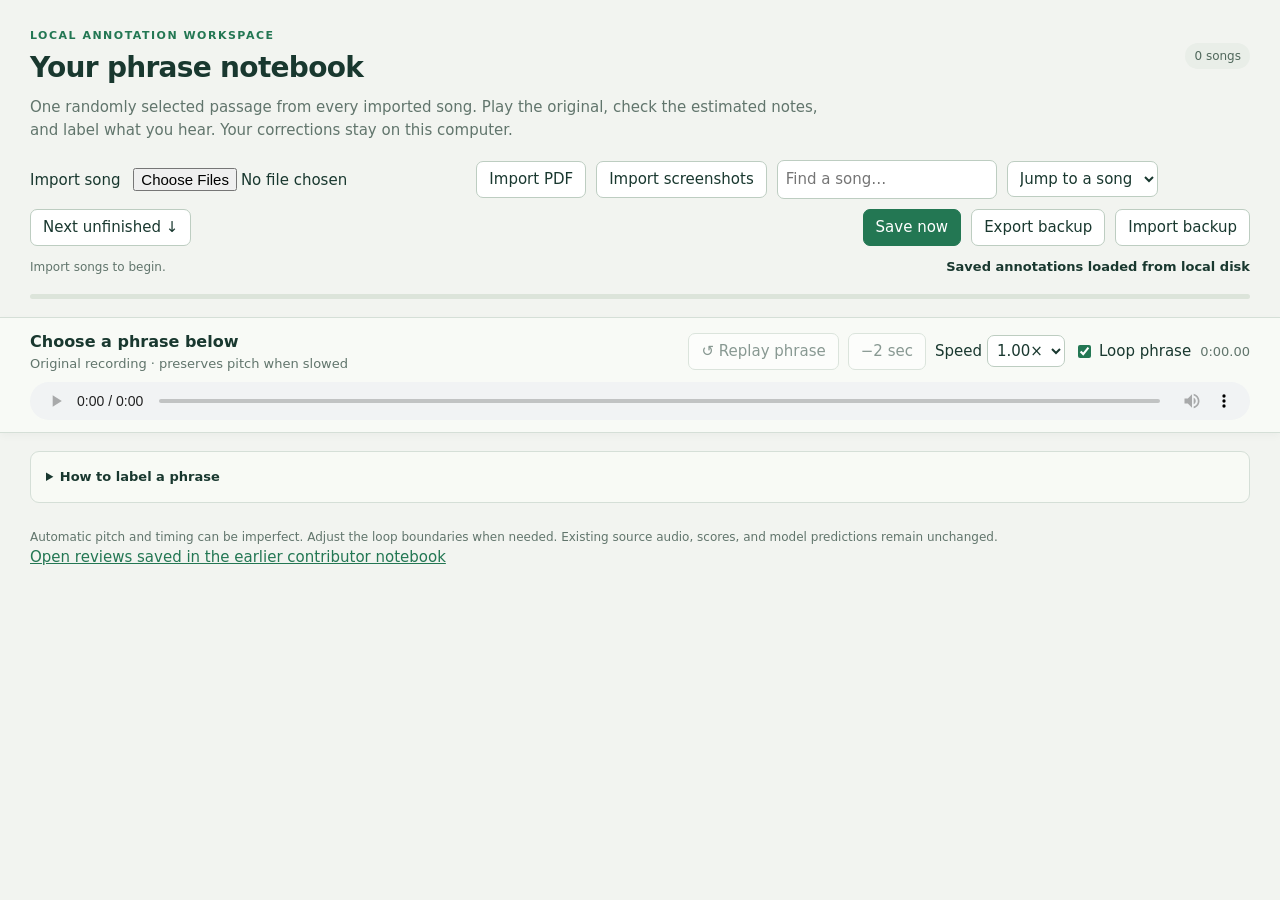
==== contributor/index.html @ 4127f1b0 "Recover tied heads and filter accidental and beam shapes against each staff" ====
<!doctype html>
<html lang="en">
<head>
<meta charset="utf-8"><meta name="viewport" content="width=device-width, initial-scale=1">
<title>Phrase notebook · music annotation</title>
<style>
:root{color-scheme:light;--bg:#f2f4f0;--paper:#fff;--ink:#19382f;--muted:#61756c;--line:#d5dfd7;--green:#237753;--pale:#e5f0e7;--amber:#97610c;--soft:#fff3dc;--danger:#a33131;--shadow:0 6px 25px #18382b0b}
*{box-sizing:border-box}html{scroll-behavior:smooth;scroll-padding-top:230px}body{margin:0;background:var(--bg);color:var(--ink);font:15px/1.5 system-ui,-apple-system,"Segoe UI",sans-serif}button,input,select,textarea{font:inherit}button,select,input[type=number],input[type=search],input[type=text],textarea{border:1px solid #bdcdc1;border-radius:7px;background:white;color:var(--ink)}button{padding:8px 12px;cursor:pointer;line-height:1.3}button:hover{border-color:var(--green);background:#f0f6ef}button:focus-visible,a:focus-visible,input:focus-visible,select:focus-visible,textarea:focus-visible{outline:3px solid #8ab99b;outline-offset:2px}button:disabled{opacity:.5;cursor:default}button.primary{background:var(--green);color:white;border-color:var(--green)}button.primary:hover{background:#1b6445}input,select{padding:7px 8px}input[type=checkbox]{accent-color:var(--green)}textarea{padding:9px;resize:vertical}a{color:var(--green)}h1,h2,h3,p{margin:0}h1{font-size:28px;letter-spacing:-.7px;line-height:1.2}h2{font-size:22px;letter-spacing:-.4px}h3{font-size:15px}.muted{color:var(--muted)}.small{font-size:12px}.row{display:flex;align-items:center;flex-wrap:wrap;gap:9px}.between{justify-content:space-between}.grow{flex:1}.pill{display:inline-flex;align-items:center;border-radius:99px;background:#e9eee8;color:#50685c;font-size:12px;padding:4px 9px;white-space:nowrap}.pill.warn{background:var(--soft);color:var(--amber)}.pill.good{background:#dcefdc;color:#2d663d}.top{max-width:1480px;margin:auto;padding:28px 30px 18px}.eyebrow{letter-spacing:1.5px;text-transform:uppercase;font-size:11px;font-weight:700;color:var(--green);margin-bottom:6px}.intro{max-width:800px;margin-top:12px}.toolbar{margin-top:19px;gap:10px}.toolbar input{min-width:220px}.toolbar select{max-width:310px}.save-status{font-weight:600;font-size:13px}.save-status.error{color:var(--danger)}.save-status.pending{color:var(--amber)}.progress-track{height:5px;background:#dce4da;border-radius:4px;margin-top:17px;overflow:hidden}.progress-track span{display:block;background:var(--green);height:100%;transition:width .2s;width:0}.player-shell{position:sticky;top:0;z-index:20;background:#f8faf6f5;backdrop-filter:blur(12px);border-top:1px solid var(--line);border-bottom:1px solid var(--line);box-shadow:0 3px 8px #00000008}.player{max-width:1480px;margin:auto;padding:12px 30px}.player audio{display:block;width:100%;height:38px;margin-top:9px}.player-title{font-weight:700;font-size:16px}.time-display{font-variant-numeric:tabular-nums;font-size:13px;color:var(--muted)}.speed-label,.loop-label{display:flex;gap:5px;align-items:center}.player select{padding:5px}.notice{max-width:1420px;margin:14px auto 0;padding:13px 17px;border:1px solid #d3ad5c;background:#fff3da;border-radius:9px;color:#664a18}.notice[hidden]{display:none}main{max-width:1480px;margin:auto;padding:18px 30px 80px}.clip{background:white;border:1px solid var(--line);border-radius:14px;margin:0 0 24px;box-shadow:var(--shadow);overflow:hidden;scroll-margin-top:185px}.clip-header{padding:20px 24px 16px;border-bottom:1px solid var(--line)}.clip-order{font-size:12px;text-transform:uppercase;letter-spacing:1px;color:var(--muted);margin-bottom:3px}.clip-title-line{display:flex;gap:15px;align-items:center;justify-content:space-between}.clip-info{margin-top:9px;max-width:1100px;font-size:13px;color:var(--muted)}.clip-controls{margin-top:14px}.boundary{display:flex;align-items:center;gap:5px;color:var(--muted);font-size:12px}.boundary input{width:86px;padding:5px;font-variant-numeric:tabular-nums}.boundary button{padding:5px 8px}.clip-body{padding:18px 24px 22px}.lyrics{background:#f5f7f2;border:1px solid #e2e7dd;border-radius:8px;padding:12px 15px;margin-bottom:15px}.lyrics summary{cursor:pointer;font-weight:600}.lyric-line{padding-top:9px;max-width:1100px}.lyric-line button{font-size:11px;padding:3px 6px;margin-right:6px}.score-wrap{background:#fff;overflow-x:auto;border:1px solid #e1e7df;border-radius:8px;margin-bottom:12px}.score{position:relative;width:100%;min-width:650px}.score>img{display:block;width:100%;height:auto}.score .head-hit{position:absolute;transform:translate(-50%,-50%);padding:0;background:transparent;border:2px solid transparent;border-radius:5px;min-width:13px;min-height:15px;width:1.5%;height:8%;max-height:35px}.score .head-hit:hover,.score .head-hit.selected{border-color:#377d62;background:#2f9d5c25}.score .head-hit.playing{background:#49bd4c45;border-color:#38923d}.score-label{position:absolute;transform:translate(-50%,-50%);font-size:clamp(10px,1vw,13px);padding:2px 5px;line-height:1.2;border:1px solid #d1dcd3;border-radius:4px;max-width:105px;white-space:nowrap;overflow:hidden;text-overflow:ellipsis;color:#527160;background:#f1f6ee;min-width:18px;min-height:18px}.score-label.edited{color:#1b6445;border-color:#91b8a0;background:#e9f5e9}.score-label.uncertain{color:#8a5a12;background:#fff2d9;border-color:#dfc38a}.score-label.selected{outline:2px solid #367959;outline-offset:1px}.score-label.playing{background:#b5e7b4;border-color:#318333}.reference-note{font-size:12px;color:var(--muted);margin-bottom:12px}.table-wrap{overflow:auto;max-height:440px;border:1px solid var(--line);border-radius:9px;scrollbar-gutter:stable}table{border-collapse:separate;border-spacing:0;width:100%;min-width:1010px;font-size:13px}thead{position:sticky;top:0;z-index:2;background:#f2f6ee}th{font-weight:600;color:#506757;text-align:left;padding:10px 8px;border-bottom:1px solid var(--line);white-space:nowrap}td{padding:7px 7px;border-bottom:1px solid #e7ece5;vertical-align:top}tr:last-child td{border-bottom:0}tr.selected td{background:#eef6e9}tr.playing td{box-shadow:inset 0 2px #b8dfb9,inset 0 -2px #b8dfb9}td input,td select{width:100%;min-width:65px;padding:6px;font-size:13px}td input.syllable{min-width:145px}td input.pitch{min-width:75px;width:90px}td select.relation{min-width:160px}td select.status{min-width:118px}.note-number{padding:5px 8px;background:#edf3e9;border-color:#d2dfce;font-variant-numeric:tabular-nums}.reference-pitch{font-weight:650;font-size:14px}.reference-time{font-size:11px;color:var(--muted);white-space:nowrap}.suggestion{font-size:11px;color:#7a735f;max-width:170px;margin-top:4px;line-height:1.3}.suggestion button{font-size:10px;padding:2px 4px;border:0;color:#7e642f;background:#fbf5e8;margin-left:3px}.row-comment{min-width:110px;font-size:12px}td.comment-cell input{min-width:130px}.card-footer{margin-top:15px;display:flex;align-items:center;justify-content:space-between;gap:12px;flex-wrap:wrap}.reviewed-label{display:flex;align-items:center;gap:7px;font-size:14px}.clip-comment{width:100%;margin-top:12px;min-height:45px;font-size:13px}.empty{padding:60px 20px;text-align:center;color:var(--muted)}.loading{padding:40px;text-align:center}.added-note{margin:12px 0;border:1px dashed #bad0bd;border-radius:8px;padding:12px;background:#f6f9f2}.added-note .row{align-items:flex-end}.added-note label{display:flex;flex-direction:column;font-size:12px;gap:4px}.added-note input[type=number]{width:90px}.added-note input[type=text]{width:150px}.added-note select{max-width:170px}.delete-added{color:var(--danger)}.help{padding:15px;border:1px solid var(--line);border-radius:9px;background:#f8faf5;margin-bottom:18px;font-size:13px}.help summary{cursor:pointer;font-weight:600}.help p{margin-top:8px;max-width:1050px}.save-mark{color:var(--green)}.nowrap{white-space:nowrap}[hidden]{display:none!important}footer{margin-top:25px;font-size:12px;color:var(--muted)}
@media(max-width:760px){.top{padding:22px 15px 15px}.player{padding:10px 15px}main{padding:15px 12px 70px}.clip-header,.clip-body{padding:15px}.clip-title-line{align-items:flex-start}h1{font-size:24px}h2{font-size:20px}.toolbar{align-items:stretch}.toolbar input{min-width:160px;width:100%}.toolbar select{max-width:none;width:100%}.player-title{font-size:14px}.clip-controls{gap:7px}.boundary{flex-wrap:wrap}.notice{margin:10px 12px}.score-label{font-size:10px}.clip{scroll-margin-top:210px}}
</style>
</head>
<body>


<header class="top">
 <div class="row between"><div><div class="eyebrow">Local annotation workspace</div><h1>Your phrase notebook</h1></div><span class="pill" id="overallCount">Loading songs…</span></div>
 <p class="intro muted">One randomly selected passage from every imported song. Play the original, check the estimated notes, and label what you hear. Your corrections stay on this computer.</p>
 <div class="row toolbar"><label class="primary">Import song <input type="file" id="songs" multiple accept="audio/*"></label><button type="button" data-picker="score">Import PDF</button><button type="button" data-picker="images">Import screenshots</button><input type="file" hidden id="scoreFirst" multiple accept=".pdf,.musicxml,.xml,.png,.jpg,.jpeg,.webp" title="Choose a score or select screenshot pages together in filename order"><label id="pairSongLabel" hidden>Import matching song <input type="file" id="pairSong" accept="audio/*"></label><input id="search" type="search" aria-label="Find a song" placeholder="Find a song…"><select id="jump" aria-label="Jump to a song"><option value="">Jump to a song</option></select><button id="next">Next unfinished ↓</button><span class="grow"></span><button id="save" class="primary">Save now</button><button id="export">Export backup</button><button id="import">Import backup</button><input id="importFile" type="file" accept="application/json,.json" hidden></div>
 <div class="row between" style="margin-top:11px"><span id="progressText" class="muted small">Preparing your workspace…</span><span id="saveStatus" class="save-status" role="status" aria-live="polite">Connecting to local storage…</span></div>
 <div class="progress-track" aria-hidden="true"><span id="progressBar"></span></div>
</header>
<section class="player-shell" aria-label="Shared audio player"><div class="player">
 <div class="row"><div class="grow"><div id="playerTitle" class="player-title">Choose a phrase below</div><div id="playerRange" class="time-display">Original recording · preserves pitch when slowed</div></div><button id="replay" disabled>↺ Replay phrase</button><button id="back" disabled>−2 sec</button><label class="speed-label">Speed <select id="speed" aria-label="Playback speed"><option value="0.5">0.50×</option><option value="0.65">0.65×</option><option value="0.75">0.75×</option><option value="0.85">0.85×</option><option value="1" selected>1.00×</option></select></label><label class="loop-label"><input type="checkbox" id="loop" checked> Loop phrase</label><span id="clock" class="time-display">0:00.00</span></div>
 <audio id="audio" controls preload="metadata"></audio>
</div></section>
<div id="recovery" class="notice" hidden><p id="recoveryText"></p><div class="row" style="margin-top:8px"><button id="restoreBackup">Restore browser backup</button><button id="keepDisk">Keep saved disk copy</button><button id="exportRecovery">Export browser backup first</button></div></div>
<div id="conflict" class="notice" hidden><p>Another window saved newer work. Autosave is paused to avoid overwriting it. Export your current work before reloading the saved copy.</p><div class="row" style="margin-top:8px"><button id="exportConflict">Export my current work</button><button id="reloadDisk">Reload saved copy</button></div></div>
<div id="message" class="notice" role="alert" hidden></div>
<main><details class="help"><summary>How to label a phrase</summary><p>Click a numbered marker above the staff to select its note. Enter the syllable you hear, then choose whether it starts a new syllable, repeats the pitch, continues the same note, or moves to a new pitch on the same syllable. Keep a repeated label on each note of a run. A tie across a barline is one continuing note.</p><p>Automatic suggestions are shown separately and are never marked correct for you. Use “Uncertain” when needed. The written pitch belongs to the supplied score; you can record a different sung pitch without changing that score. Add a missing sung note if the reference omits it. Mark a phrase reviewed when you have finished listening and checking it.</p><p>Edits are saved automatically to local disk while the server is running, with a browser recovery copy and downloadable backups. Annotations are not automatically used for training.</p></details><div id="clips" class="loading">Loading phrases and your saved annotations…</div><footer>Automatic pitch and timing can be imperfect. Adjust the loop boundaries when needed. Existing source audio, scores, and model predictions remain unchanged.</footer><p><a href="legacy.html">Open reviews saved in the earlier contributor notebook</a></p></main>
<script src="vendor/abcjs-basic-min.js"></script><script>
'use strict';
const $=id=>document.getElementById(id),audio=$('audio'),esc=v=>String(v??'').replace(/[&<>"']/g,c=>({'&':'&amp;','<':'&lt;','>':'&gt;','"':'&quot;',"'":'&#39;'}[c]));
const KEY='musicsheet-contributor-notebook-v2',RELATIONS=[['unknown','Uncertain relationship'],['syllabic_attack','New attack (default)'],['repeat','Same pitch, new attack'],['melisma_transition','Same syllable, new pitch'],['continuation','Continue same note'],['instrumental','Non-vocal / instrumental']],STATUSES=[['unreviewed','Not reviewed'],['confirmed','Confirmed by me'],['uncertain','Uncertain'],['omit','Omit from vocal line']];
let manifest,clips=[],clipMap=new Map(),noteMap=new Map(),state={records:{},clips:{},settings:{}},revision=0,dirty=false,changeSeq=0,saving=false,saveTimer=null,conflicted=false,recovering=false,recoveryCopy=null,active=null,selected=null,loadToken=0,lastActiveSignature='',lastBackupWarning=false;
const stamp=n=>{n=Math.max(0,Number(n)||0);return `${Math.floor(n/60)}:${(n%60).toFixed(2).padStart(5,'0')}`};
const opts=(values,current)=>values.map(([value,label])=>`<option value="${esc(value)}" ${value===current?'selected':''}>${esc(label)}</option>`).join('');
function announce(text,error=false){$('message').textContent=text;$('message').hidden=!text;if(error)$('message').scrollIntoView({block:'nearest'})}
function status(text,kind=''){$('saveStatus').textContent=text;$('saveStatus').className='save-status '+kind}
function validData(d){return d&&typeof d==='object'&&!Array.isArray(d)&&d.records&&typeof d.records==='object'&&!Array.isArray(d.records)&&d.clips&&typeof d.clips==='object'&&!Array.isArray(d.clips)&&(!d.settings||(typeof d.settings==='object'&&!Array.isArray(d.settings)))}
function copy(v){return JSON.parse(JSON.stringify(v))}
function withRelationDefault(r={}){return r.relation?r:{...r,relation:'syllabic_attack',relation_source:'annotation_default'}}
function record(id){return withRelationDefault(state.records[id])}
function clipState(id){return state.clips[id]||{}}
function bounds(clip){const s=clipState(clip.id);return {start:Number.isFinite(+s.start_s)?+s.start_s:clip.start_s,end:Number.isFinite(+s.end_s)?+s.end_s:clip.end_s}}
function backup(){if(recovering)return false;try{localStorage.setItem(KEY,JSON.stringify({schema_version:1,manifest_version:manifest?.version,revision,dirty,updated_at:new Date().toISOString(),data:state}));return true}catch(e){if(!lastBackupWarning){announce('Browser recovery storage is unavailable. Disk saving still works while the local server is connected. Export a backup before closing.');lastBackupWarning=true}return false}}
function changed(){dirty=true;changeSeq++;backup();status(conflicted?'Save conflict — export or reload':recovering?'Choose which saved copy to use':'Unsaved changes · browser recovery updated','pending');clearTimeout(saveTimer);if(!conflicted&&!recovering)saveTimer=setTimeout(save,650);updateProgress()}
async function save(){clearTimeout(saveTimer);if(!dirty){if(!saving&&!conflicted&&!recovering)status('Saved to local disk');return}if(saving||conflicted||recovering)return;saving=true;const seq=changeSeq;status('Saving to local disk…','pending');try{const res=await writeReview(revision,copy(state));const payload=res;if(res.status===409){conflicted=true;$('conflict').hidden=false;status('Save conflict · autosave paused','error');return}if(!res.ok)throw Error(payload.error||`Save failed (${res.status})`);if(!Number.isInteger(payload.revision))throw Error('Save response did not include a revision');revision=payload.revision;if(seq===changeSeq)dirty=false;backup();status(dirty?'Newer edits waiting to save…':'Saved to local disk · '+new Date().toLocaleTimeString([], {hour:'2-digit',minute:'2-digit'}),dirty?'pending':'')}catch(e){status('Not saved to disk · browser backup only','error');announce('Local disk save failed: '+e.message+'. Keep this tab open or export a backup. “Save now” retries.')}finally{saving=false;if(dirty&&!conflicted&&!recovering&&seq!==changeSeq)saveTimer=setTimeout(save,100)}}
function metadata(clip,n){return {clip_id:clip.id,song_id:clip.song_id,note_id:n.id,reference_pitch:n.pitch,reference_midi:n.midi,reference_measure:n.measure,source_start_s:n.start_s,source_end_s:n.end_s,source_hashes:clip.source_hashes||{}}}
function editNote(clip,id,field,value){const n=noteMap.get(id)?.note;if(!n)return;state.records[id]={...metadata(clip,n),...record(id),[field]:value,...(field==='relation'?{relation_source:'user_explicit'}:{}),updated_at:new Date().toISOString()};changed();updateMarkers(id)}
function editClip(id,field,value){state.clips[id]={...clipState(id),[field]:value,updated_at:new Date().toISOString()};changed()}
function noteRow(clip,n){const r=record(n.id),suggest=n.suggested_label&&n.suggested_label!=='?'?n.suggested_label:'';return `<tr data-note-row="${esc(n.id)}"><td><button class="note-number" data-select="${esc(n.id)}" aria-label="Select note ${esc(n.index)}">${esc(n.index)}</button>${clip.pdfReference && /:[0-9a-f]{8}-[0-9a-f-]{27}$/i.test(n.id)?'<button data-remove-pin="'+esc(n.id)+'">Remove marker</button>':''}</td><td><div class="reference-pitch">${esc(n.pitch||'Unknown')}</div><div class="reference-time">${stamp(n.start_s)}</div></td><td><input class="syllable" type="text" data-field="syllable" data-note="${esc(n.id)}" value="${esc(r.syllable||'')}" placeholder="What you hear" aria-label="Syllable for note ${n.index}"><div class="suggestion">${suggest?`Suggestion: ${esc(suggest)} <button data-use="${esc(n.id)}">Use</button>`:'No automatic suggestion'}</div></td><td><input class="pitch" type="text" data-field="sung_pitch" data-note="${esc(n.id)}" value="${esc(r.sung_pitch||'')}" placeholder="e.g. B♭3" aria-label="Sung pitch override for note ${n.index}"></td><td><select class="relation" data-field="relation" data-note="${esc(n.id)}" aria-label="Relationship for note ${n.index}">${opts(RELATIONS,r.relation||'syllabic_attack')}</select></td><td><select class="status" data-field="status" data-note="${esc(n.id)}" aria-label="Review status for note ${n.index}">${opts(STATUSES,r.status||'unreviewed')}</select></td><td class="comment-cell"><input type="text" data-field="comment" data-note="${esc(n.id)}" value="${esc(r.comment||'')}" placeholder="Optional note" aria-label="Comment for note ${n.index}"></td></tr>`}
function addedHTML(clip){const list=Object.entries(state.records).filter(([id,r])=>r.clip_id===clip.id&&r.added);return list.map(([id,r])=>`<div class="added-note" data-added="${esc(id)}"><div class="row"><span class="pill">Added sung note</span><label>Start (seconds)<input type="number" min="0" step="0.01" data-added-field="start_s" data-id="${esc(id)}" value="${esc(r.start_s??'')}"></label><label>End (seconds)<input type="number" min="0" step="0.01" data-added-field="end_s" data-id="${esc(id)}" value="${esc(r.end_s??'')}"></label><label>Pitch<input type="text" data-added-field="sung_pitch" data-id="${esc(id)}" value="${esc(r.sung_pitch||'')}" placeholder="e.g. F4"></label><label>Syllable<input type="text" data-added-field="syllable" data-id="${esc(id)}" value="${esc(r.syllable||'')}" placeholder="What you hear"></label><label>Relationship<select data-added-field="relation" data-id="${esc(id)}">${opts(RELATIONS,r.relation||'syllabic_attack')}</select></label><label>Status<select data-added-field="status" data-id="${esc(id)}">${opts(STATUSES,r.status||'uncertain')}</select></label><button data-hear-added="${esc(id)}">Hear</button><button class="delete-added" data-delete-added="${esc(id)}" aria-label="Remove added note">Remove</button></div></div>`).join('')}
function imageHTML(image){const width=image.width||1200,height=image.height||400;return `<div class="score-wrap"><div class="score"><img loading="lazy" src="${esc(image.url)}" width="${width}" height="${height}" alt="Estimated melody">${(image.notes||[]).map(n=>{const r=record(n.id),text=r.syllable||String(n.number ?? ((noteMap.get(n.id)?.note.index)||'?'));const x=n.label_x??n.x,y=n.label_y??Math.max(12,n.y-30);return `<button class="score-label ${r.syllable?'edited':''} ${r.status==='uncertain'?'uncertain':''}" data-select="${esc(n.id)}" data-marker="${esc(n.id)}" style="left:${x/width*100}%;top:${y/height*100}%" title="${esc(text)}" aria-label="Label for note ${esc(n.number??'')}: ${esc(text)}">${esc(text)}</button><button class="head-hit" data-select="${esc(n.id)}" data-head="${esc(n.id)}" style="left:${n.x/width*100}%;top:${n.y/height*100}%" aria-label="Select original note ${esc(n.number??'')}"></button>`}).join('')}</div></div>`}
function clipHTML(c,i){const b=bounds(c),saved=clipState(c.id);return `<article class="clip" id="clip-${i}" data-clip="${esc(c.id)}"><div class="clip-header"><div class="clip-order">Phrase ${i+1} of ${clips.length}</div><div class="clip-title-line"><h2>${esc(c.title)}</h2><span class="pill clip-progress" data-progress="${esc(c.id)}"></span></div><p class="clip-info">${esc(c.selection_note||'Randomly selected musical passage.')} <span class="nowrap">${stamp(c.start_s)}–${stamp(c.end_s)}</span></p><p class="clip-info"><b>${esc(c.score_role||'Reference score')}</b>${c.alignment_note?' · '+esc(c.alignment_note):''}</p><div class="row clip-controls"><button class="primary" data-play="${esc(c.id)}">▶ Play phrase</button><button data-context="${esc(c.id)}">Hear with context</button>${c.source_hashes?.score_sha256?'<a href="'+esc(originalAnnotatorURL(c.song_id,c.source_hashes.score_sha256))+'" target="_blank" rel="noopener">Open local original annotator</a>':''}${c.pdfReference&&c.fullScorePages?'<button data-recheck="'+esc(c.id)+'">Check for missing half notes</button>':''}<button data-more="${esc(c.id)}">Pick a random passage</button><button data-delete-song="${esc(c.id)}">Delete phrase</button><span class="grow"></span><label class="boundary">Loop start <input type="number" min="0" step="0.1" value="${b.start.toFixed(2)}" data-boundary="start_s" data-clip-id="${esc(c.id)}" aria-label="Loop start for ${esc(c.title)}"></label><label class="boundary">End <input type="number" min="0" step="0.1" value="${b.end.toFixed(2)}" data-boundary="end_s" data-clip-id="${esc(c.id)}" aria-label="Loop end for ${esc(c.title)}"></label><button data-reset-bounds="${esc(c.id)}" class="small">Reset loop</button></div></div><div class="clip-body"><div class="row"><button type="button" data-picker="score">Import PDF</button><button type="button" data-picker="images">Import screenshots</button><input type="file" hidden data-sheet="${esc(c.id)}" multiple accept=".pdf,.musicxml,.xml,.png,.jpg,.jpeg,.webp" title="Choose a score or select screenshot pages together in filename order"><label>Score starts in recording (s) <input type="number" data-offset step="0.1" value="0" style="width:6em"></label></div>${c.lyrics?.length?`<details class="lyrics"><summary>Extracted lyrics for this passage <span class="small muted">· automatic draft</span></summary>${c.lyrics.map(l=>`<div class="lyric-line"><button data-seek="${l.start_s}" data-song="${esc(c.id)}">${stamp(l.start_s)}</button>${esc(l.text)}${l.chunks?`<div class="small muted">${esc(l.chunks)}</div>`:''}</div>`).join('')}</details>`:'<p class="reference-note">No extracted lyric draft is available for this passage. Enter what you hear directly.</p>'}<p class="reference-note">Click a numbered label to select its note below. Check each estimated pitch against the recording. Relationships default to new attack; change repeats, runs, and continuations as needed. Tied printed heads can share a number.</p>${c.pdfReference?'<p>Click a numbered note to label it. To add a missing marker, pause at its attack. <label><input type="checkbox" data-place-pin> Place a missing marker</label></p>':''}${c.phraseImages&&!c.pdfReference?'<p>Estimated notes for this audio phrase</p>'+ (c.phraseImages.map(imageHTML).join('')||'<p>No stable pitches detected. Add a missing sung note below.</p>'):''}${c.phraseImages&&!c.pdfReference?'':c.images?.length?c.images.map((image,i)=>'<div data-score-page="'+i+'">'+imageHTML(image)+'</div>').join(''):'<p class="notice">Import the matching reference score above to annotate its written melody.</p>'}<div class="row between" style="margin:15px 0 8px"><h3>Note → syllable annotations</h3><span class="small muted">Auto-saves as you edit</span></div><details data-bulk><summary>Paste lyrics in note order</summary><p>Korean splits by syllable block; English splits by word. Use | between labels to set the groups yourself.</p><textarea data-lyrics-paste rows="3" aria-label="Lyrics to assign"></textarea><label><input type="checkbox" data-echoes> Include parenthesized lyrics</label><p data-preview aria-live="polite"></p><button data-assign disabled>Fill empty labels</button></details><div class="table-wrap"><table><thead><tr><th>#</th><th>Written note / source time</th><th>Your syllable</th><th>Sung pitch, if different</th><th>Relationship</th><th>Your review</th><th>Comment</th></tr></thead><tbody>${c.notes.filter(n=>!c.pdfReference||c.images.some(image=>image.notes.some(pin=>pin.id===n.id))).map(n=>noteRow(c,n)).join('')}</tbody></table></div><div data-added-list="${esc(c.id)}">${addedHTML(c)}</div><div class="card-footer"><button data-add="${esc(c.id)}">+ Add a missing sung note</button><label class="reviewed-label"><input type="checkbox" data-reviewed="${esc(c.id)}" ${saved.reviewed?'checked':''}> I have finished reviewing this phrase</label></div><textarea class="clip-comment" rows="2" data-clip-comment="${esc(c.id)}" placeholder="Anything about this phrase: missing words, an ad-lib, a timing issue, or something uncertain…" aria-label="Comments for ${esc(c.title)}">${esc(saved.comment||'')}</textarea></div></article>`}
function render(){noteMap=new Map();clips.forEach(c=>c.notes.forEach(n=>noteMap.set(n.id,{clip:c,note:n})));$('clips').className='';$('clips').innerHTML=clips.map(clipHTML).join('');$('jump').innerHTML='<option value="">Jump to a song</option>'+clips.map((c,i)=>`<option value="${i}">${i+1}. ${esc(c.title)}</option>`).join('');updateProgress();filter();highlight()}
function updateProgress(){if(!clips.length)return;const done=clips.filter(c=>clipState(c.id).reviewed).length;const total=clips.reduce((a,c)=>a+c.notes.length,0);const marked=clips.reduce((a,c)=>a+c.notes.filter(n=>['confirmed','uncertain','omit'].includes(record(n.id).status)).length,0);$('overallCount').textContent=`${clips.length} songs · ${total} note events`;$('progressText').textContent=`${done} / ${clips.length} phrases reviewed · ${marked} / ${total} notes assessed`;$('progressBar').style.width=(100*done/clips.length)+'%';document.querySelectorAll('[data-progress]').forEach(e=>{const c=clipMap.get(e.dataset.progress),n=c.notes.filter(n=>['confirmed','uncertain','omit'].includes(record(n.id).status)).length,complete=clipState(c.id).reviewed;e.textContent=complete?'✓ Phrase reviewed':`${n} / ${c.notes.length} notes assessed`;e.classList.toggle('good',!!complete)})}
function updateMarkers(id){const r=record(id);document.querySelectorAll('[data-marker]').forEach(e=>{if(e.dataset.marker!==id)return;const n=noteMap.get(id)?.note;e.textContent=r.syllable||String(n?.index??'?');e.title=(r.syllable||'Unlabeled')+' · '+(r.status||'unreviewed');e.classList.toggle('edited',!!r.syllable);e.classList.toggle('uncertain',r.status==='uncertain')})}
function filter(){const q=$('search').value.toLowerCase().trim();document.querySelectorAll('[data-clip]').forEach(e=>{const c=clipMap.get(e.dataset.clip);e.hidden=!!q&&!c.title.toLowerCase().includes(q)})}
function scrollToClip(c){const i=clips.indexOf(c);$('search').value='';filter();$('jump').value=String(i);$('clip-'+i)?.scrollIntoView({behavior:'smooth',block:'start'})}
function speed(){audio.playbackRate=+$('speed').value;audio.preservesPitch=true;if('mozPreservesPitch'in audio)audio.mozPreservesPitch=true;if('webkitPreservesPitch'in audio)audio.webkitPreservesPitch=true}
function showPlayer(){if(!active)return;const b=bounds(active);$('playerTitle').textContent=active.title;$('playerRange').textContent=`Loop ${stamp(b.start)}–${stamp(b.end)} · original recording`;$('replay').disabled=false;$('back').disabled=false}
async function playClip(c,time=null,play=true,context=false){const token=++loadToken,wasSame=active?.id===c.id;active=c;showPlayer();const b=bounds(c),target=Math.max(0,time??b.start);if(context){$('loop').checked=false;state.settings.loop=false;changed()}if(!wasSame||!audio.getAttribute('src')){audio.pause();audio.src=c.audio_url;await new Promise((resolve,reject)=>{const ready=()=>{cleanup();resolve()},fail=()=>{cleanup();reject(Error('Audio could not load. Check that the local server is running.'))},cleanup=()=>{audio.removeEventListener('loadedmetadata',ready);audio.removeEventListener('error',fail)};audio.addEventListener('loadedmetadata',ready,{once:true});audio.addEventListener('error',fail,{once:true});audio.load()}).catch(e=>announce(e.message,true))}if(token!==loadToken)return;audio.currentTime=Math.min(target,Number.isFinite(audio.duration)?Math.max(0,audio.duration-.02):target);speed();if(play)try{await audio.play()}catch(e){announce('Press the audio play button to begin playback.')}highlight()}
function selectNote(id){const entry=noteMap.get(id);if(!entry)return;selected=id;const row=[...document.querySelectorAll('[data-note-row]')].find(e=>e.dataset.noteRow===id);document.querySelectorAll('.selected').forEach(e=>e.classList.remove('selected'));row?.classList.add('selected');document.querySelectorAll('[data-select]').forEach(e=>{if(e.dataset.select===id)e.classList.add('selected')});row?.scrollIntoView({block:'nearest',behavior:'smooth'});const input=row?.querySelector('.syllable');input?.focus({preventScroll:true});playClip(entry.clip,Math.max(bounds(entry.clip).start,entry.note.start_s-.25),false)}
function highlight(){if(!active)return;const t=audio.currentTime;const ids=new Set(active.notes.filter(n=>t>=n.start_s&&t<n.end_s).map(n=>n.id));const signature=active.id+':'+[...ids].join(',');$('clock').textContent=stamp(t);if(signature===lastActiveSignature)return;lastActiveSignature=signature;document.querySelectorAll('[data-head],[data-marker],[data-note-row]').forEach(e=>{const id=e.dataset.head||e.dataset.marker||e.dataset.noteRow;e.classList.toggle('playing',ids.has(id))})}
function addNote(c){const id=c.id+':added:'+crypto.randomUUID();const b=bounds(c),t=active?.id===c.id&&audio.currentTime>=b.start&&audio.currentTime<b.end?audio.currentTime:b.start;state.records[id]={added:true,note_id:id,clip_id:c.id,song_id:c.song_id,start_s:+t.toFixed(2),end_s:+Math.min(b.end,t+.3).toFixed(2),syllable:'',sung_pitch:'',relation:'syllabic_attack',relation_source:'annotation_default',status:'uncertain',source_hashes:c.source_hashes||{},updated_at:new Date().toISOString()};changed();refreshAdded(c);const el=[...document.querySelectorAll('[data-added]')].find(e=>e.dataset.added===id);el?.scrollIntoView({block:'nearest',behavior:'smooth'});el?.querySelector('[data-added-field="syllable"]')?.focus()}
function refreshAdded(c){const el=[...document.querySelectorAll('[data-added-list]')].find(e=>e.dataset.addedList===c.id);if(el)el.innerHTML=addedHTML(c)}
function download(data,name){const blob=new Blob([JSON.stringify(data,null,2)],{type:'application/json'}),url=URL.createObjectURL(blob),a=document.createElement('a');a.href=url;a.download=name;document.body.append(a);a.click();a.remove();setTimeout(()=>URL.revokeObjectURL(url),1000)}
function exported(data=state){return {schema_version:1,exported_at:new Date().toISOString(),dashboard_version:manifest?.version,selection_seed:manifest?.seed,revision,training_authorized:false,clips:clips.map(c=>({id:c.id,song_id:c.song_id,title:c.title,start_s:c.start_s,end_s:c.end_s,source_hashes:c.source_hashes})),data}}
function exportCurrent(){download(exported(),'phrase-annotations-'+new Date().toISOString().slice(0,10)+'.json')}
async function loadDisk(){return (await dbGet('settings','review'))||{revision:0,data:{records:{},clips:{},settings:{}}}}
function lockRecovery(locked){document.querySelectorAll('#clips input,#clips select,#clips textarea,#clips button').forEach(e=>e.disabled=locked);$('speed').disabled=locked;$('loop').disabled=locked;$('import').disabled=locked;$('save').disabled=locked}
function applyState(d){state={records:Object.fromEntries(Object.entries(d.records||{}).map(([id,r])=>[id,withRelationDefault(r)])),clips:d.clips||{},settings:d.settings||{}};$('speed').value=String(state.settings.speed||1);if(!$('speed').value)$('speed').value='1';$('loop').checked=state.settings.loop!==false;speed();render()}
document.addEventListener('click',e=>{const b=e.target.closest('button');if(!b)return;if(b.dataset.play)playClip(clipMap.get(b.dataset.play));if(b.dataset.context){const c=clipMap.get(b.dataset.context);playClip(c,Math.max(0,bounds(c).start-2),true,true)}if(b.dataset.select)selectNote(b.dataset.select);if(b.dataset.use){const entry=noteMap.get(b.dataset.use);editNote(entry.clip,entry.note.id,'syllable',entry.note.suggested_label);const row=[...document.querySelectorAll('[data-note-row]')].find(x=>x.dataset.noteRow===entry.note.id);if(row)row.querySelector('.syllable').value=entry.note.suggested_label}if(b.dataset.add)addNote(clipMap.get(b.dataset.add));if(b.dataset.deleteAdded){const r=state.records[b.dataset.deleteAdded];delete state.records[b.dataset.deleteAdded];changed();refreshAdded(clipMap.get(r.clip_id))}if(b.dataset.hearAdded){const r=state.records[b.dataset.hearAdded];playClip(clipMap.get(r.clip_id),Math.max(0,r.start_s-.3))}if(b.dataset.seek)playClip(clipMap.get(b.dataset.song),+b.dataset.seek);if(b.dataset.resetBounds){const c=clipMap.get(b.dataset.resetBounds);state.clips[c.id]={...clipState(c.id),start_s:c.start_s,end_s:c.end_s};changed();document.querySelectorAll('[data-boundary]').forEach(x=>{if(x.dataset.clipId===c.id)x.value=(x.dataset.boundary==='start_s'?c.start_s:c.end_s).toFixed(2)});showPlayer()}});
document.addEventListener('input',e=>{const el=e.target;if(el.dataset.note&&el.dataset.field){const entry=noteMap.get(el.dataset.note);editNote(entry.clip,el.dataset.note,el.dataset.field,el.value)}if(el.dataset.clipComment)editClip(el.dataset.clipComment,'comment',el.value);if(el.dataset.addedField){const numeric=['start_s','end_s'].includes(el.dataset.addedField),value=numeric?Number(el.value):el.value;if(numeric&&(!Number.isFinite(value)||value<0))return;state.records[el.dataset.id]={...record(el.dataset.id),[el.dataset.addedField]:value,...(el.dataset.addedField==='relation'?{relation_source:'user_explicit'}:{}),updated_at:new Date().toISOString()};changed()}});
document.addEventListener('change',e=>{const el=e.target;if(el.dataset.reviewed)editClip(el.dataset.reviewed,'reviewed',el.checked);if(el.dataset.boundary){const c=clipMap.get(el.dataset.clipId),b=bounds(c),value=Number(el.value),start=el.dataset.boundary==='start_s'?value:b.start,end=el.dataset.boundary==='end_s'?value:b.end;if(!Number.isFinite(value)||start<0||end<=start+.05){announce('Loop end must be after its start, and both values must be positive.');el.value=(el.dataset.boundary==='start_s'?b.start:b.end).toFixed(2);return}editClip(c.id,el.dataset.boundary,value);showPlayer()}});
$('search').oninput=filter;$('jump').onchange=()=>{if($('jump').value!=='')scrollToClip(clips[+$('jump').value])};$('next').onclick=()=>{const c=clips.find(c=>!clipState(c.id).reviewed);if(c)scrollToClip(c);else announce('All phrases are marked reviewed. Your notes are saved separately from training data.')};$('save').onclick=save;$('export').onclick=exportCurrent;$('exportConflict').onclick=exportCurrent;$('import').onclick=()=>$('importFile').click();
$('importFile').onchange=async()=>{const f=$('importFile').files[0];if(!f)return;try{if(f.size>10*1024*1024)throw Error('Backup is too large');const imported=JSON.parse(await f.text()),d=imported.data;if(imported.schema_version!==1||!validData(d))throw Error('This is not a supported annotation backup');const allowed=new Set(clips.map(c=>c.id)),records={},cs={};let skipped=0;for(const [id,r]of Object.entries(d.records)){if(!r||typeof r!=='object'||!allowed.has(r.clip_id)||(!noteMap.has(id)&&!r.added)){skipped++;continue}records[id]=r}for(const [id,r]of Object.entries(d.clips)){if(allowed.has(id)&&r&&typeof r==='object')cs[id]=r}const overlaps=Object.keys(records).filter(id=>state.records[id]);if(overlaps.length&&!confirm(`This backup replaces ${overlaps.length} existing note annotations. Export your current work first if needed. Continue?`))return;state={records:{...state.records,...records},clips:{...state.clips,...cs},settings:state.settings};changed();render();announce(`Imported ${Object.keys(records).length} note annotations.${skipped?' Skipped '+skipped+' entries from another selection.':''}`)}catch(e){announce('Could not import backup: '+e.message,true)}finally{$('importFile').value=''}};
$('speed').onchange=()=>{speed();state.settings.speed=+$('speed').value;changed()};$('loop').onchange=()=>{state.settings.loop=$('loop').checked;changed()};$('replay').onclick=()=>active&&playClip(active);$('back').onclick=()=>{if(active)audio.currentTime=Math.max(0,audio.currentTime-2)};audio.ontimeupdate=()=>{if(active&&$('loop').checked&&!audio.paused){const b=bounds(active);if(audio.currentTime>=b.end){audio.currentTime=b.start}}highlight()};audio.onended=()=>{if(active&&$('loop').checked)playClip(active)};audio.onerror=()=>announce('The recording could not load. Check that the local dashboard server is still running.');
$('restoreBackup').onclick=()=>{if(!recoveryCopy)return;applyState(recoveryCopy.data);recovering=false;$('recovery').hidden=true;lockRecovery(false);changed()};$('keepDisk').onclick=()=>{recovering=false;recoveryCopy=null;$('recovery').hidden=true;lockRecovery(false);dirty=false;backup();status('Saved disk copy loaded')};$('exportRecovery').onclick=()=>{if(recoveryCopy)download(exported(recoveryCopy.data),'phrase-browser-recovery.json')};$('reloadDisk').onclick=async()=>{try{const p=await loadDisk();revision=p.revision;conflicted=false;dirty=false;$('conflict').hidden=true;applyState(p.data);backup();status('Latest disk copy loaded')}catch(e){announce(e.message,true)}};
window.addEventListener('beforeunload',e=>{if(dirty){backup();e.preventDefault();e.returnValue=''}});document.addEventListener('visibilitychange',()=>{if(document.hidden&&dirty){backup();save()}});
async function init(){try{manifest={version:'contributor-v2',clips:await storedClips()};if(!Array.isArray(manifest.clips))throw Error('Dashboard has no clip list');clips=manifest.clips;clipMap=new Map(clips.map(c=>[c.id,c]));let cached;try{cached=JSON.parse(localStorage.getItem(KEY)||'null')}catch(e){}let disk;try{disk=await loadDisk();revision=disk.revision;applyState(disk.data);status('Saved annotations loaded from local disk')}catch(e){if(cached&&validData(cached.data)){applyState(cached.data);revision=Number.isInteger(cached.revision)?cached.revision:0;dirty=true;status('Offline · browser recovery loaded','error');announce('Local annotation storage is not reachable. Your browser recovery copy is loaded; export it before leaving.')}else{applyState({records:{},clips:{},settings:{}});status('Disk storage unavailable','error');announce(e.message+'. Edits will have a browser backup until disk saving reconnects.')}}if(disk&&cached?.dirty&&validData(cached.data)&&JSON.stringify(cached.data)!==JSON.stringify(disk.data)){recoveryCopy=cached;recovering=true;lockRecovery(true);$('recovery').hidden=false;$('recoveryText').textContent='This browser has unsaved work from '+new Date(cached.updated_at).toLocaleString()+'. Choose whether to restore it or keep the saved disk copy. The unsaved backup will not be overwritten until you choose.';status('Unsaved browser backup found','pending')}else if(disk){dirty=false;backup()}$('overallCount').textContent=clips.length+' songs';updateProgress()}catch(e){$('clips').className='empty';$('clips').textContent='Could not open the annotation notebook: '+e.message;status('Workspace failed to load','error')}}
</script><script src="printed-alignment.js?v=5"></script><script src="app.js?v=17"></script>
</body></html>
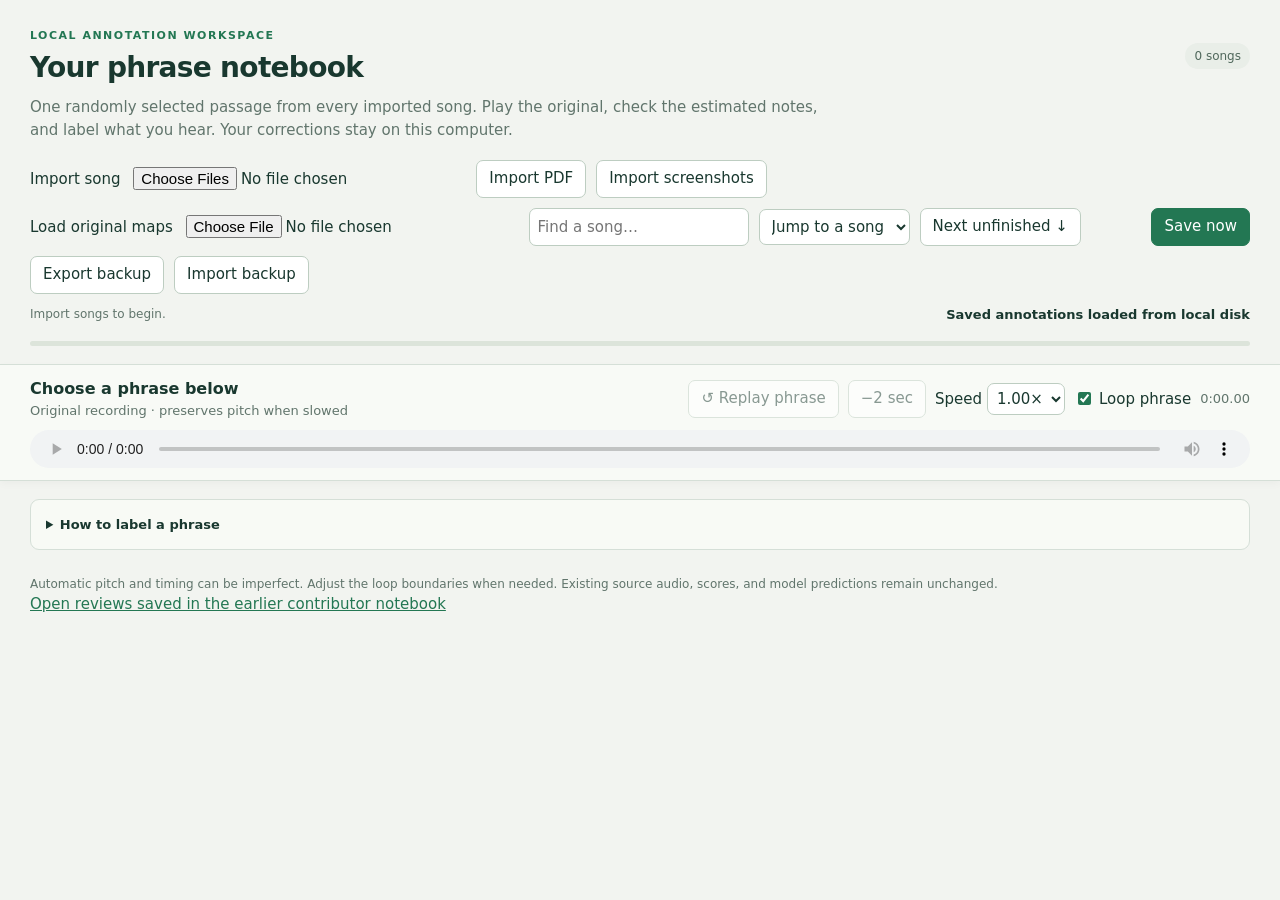
==== commit 210fb6f9: "Import canonical 17-song maps with shared tie identities and original recording times" ====
--- a/contributor/index.html
+++ b/contributor/index.html
@@ -15,7 +15,7 @@
 <header class="top">
  <div class="row between"><div><div class="eyebrow">Local annotation workspace</div><h1>Your phrase notebook</h1></div><span class="pill" id="overallCount">Loading songs…</span></div>
  <p class="intro muted">One randomly selected passage from every imported song. Play the original, check the estimated notes, and label what you hear. Your corrections stay on this computer.</p>
- <div class="row toolbar"><label class="primary">Import song <input type="file" id="songs" multiple accept="audio/*"></label><button type="button" data-picker="score">Import PDF</button><button type="button" data-picker="images">Import screenshots</button><input type="file" hidden id="scoreFirst" multiple accept=".pdf,.musicxml,.xml,.png,.jpg,.jpeg,.webp" title="Choose a score or select screenshot pages together in filename order"><label id="pairSongLabel" hidden>Import matching song <input type="file" id="pairSong" accept="audio/*"></label><input id="search" type="search" aria-label="Find a song" placeholder="Find a song…"><select id="jump" aria-label="Jump to a song"><option value="">Jump to a song</option></select><button id="next">Next unfinished ↓</button><span class="grow"></span><button id="save" class="primary">Save now</button><button id="export">Export backup</button><button id="import">Import backup</button><input id="importFile" type="file" accept="application/json,.json" hidden></div>
+ <div class="row toolbar"><label class="primary">Import song <input type="file" id="songs" multiple accept="audio/*"></label><button type="button" data-picker="score">Import PDF</button><button type="button" data-picker="images">Import screenshots</button><input type="file" hidden id="scoreFirst" multiple accept=".pdf,.musicxml,.xml,.png,.jpg,.jpeg,.webp" title="Choose a score or select screenshot pages together in filename order"><label>Load original maps <input type="file" id="mapFile" accept=".json"></label><label id="pairSongLabel" hidden>Import matching song <input type="file" id="pairSong" accept="audio/*"></label><input id="search" type="search" aria-label="Find a song" placeholder="Find a song…"><select id="jump" aria-label="Jump to a song"><option value="">Jump to a song</option></select><button id="next">Next unfinished ↓</button><span class="grow"></span><button id="save" class="primary">Save now</button><button id="export">Export backup</button><button id="import">Import backup</button><input id="importFile" type="file" accept="application/json,.json" hidden></div>
  <div class="row between" style="margin-top:11px"><span id="progressText" class="muted small">Preparing your workspace…</span><span id="saveStatus" class="save-status" role="status" aria-live="polite">Connecting to local storage…</span></div>
  <div class="progress-track" aria-hidden="true"><span id="progressBar"></span></div>
 </header>
@@ -51,7 +51,7 @@
 function noteRow(clip,n){const r=record(n.id),suggest=n.suggested_label&&n.suggested_label!=='?'?n.suggested_label:'';return `<tr data-note-row="${esc(n.id)}"><td><button class="note-number" data-select="${esc(n.id)}" aria-label="Select note ${esc(n.index)}">${esc(n.index)}</button>${clip.pdfReference && /:[0-9a-f]{8}-[0-9a-f-]{27}$/i.test(n.id)?'<button data-remove-pin="'+esc(n.id)+'">Remove marker</button>':''}</td><td><div class="reference-pitch">${esc(n.pitch||'Unknown')}</div><div class="reference-time">${stamp(n.start_s)}</div></td><td><input class="syllable" type="text" data-field="syllable" data-note="${esc(n.id)}" value="${esc(r.syllable||'')}" placeholder="What you hear" aria-label="Syllable for note ${n.index}"><div class="suggestion">${suggest?`Suggestion: ${esc(suggest)} <button data-use="${esc(n.id)}">Use</button>`:'No automatic suggestion'}</div></td><td><input class="pitch" type="text" data-field="sung_pitch" data-note="${esc(n.id)}" value="${esc(r.sung_pitch||'')}" placeholder="e.g. B♭3" aria-label="Sung pitch override for note ${n.index}"></td><td><select class="relation" data-field="relation" data-note="${esc(n.id)}" aria-label="Relationship for note ${n.index}">${opts(RELATIONS,r.relation||'syllabic_attack')}</select></td><td><select class="status" data-field="status" data-note="${esc(n.id)}" aria-label="Review status for note ${n.index}">${opts(STATUSES,r.status||'unreviewed')}</select></td><td class="comment-cell"><input type="text" data-field="comment" data-note="${esc(n.id)}" value="${esc(r.comment||'')}" placeholder="Optional note" aria-label="Comment for note ${n.index}"></td></tr>`}
 function addedHTML(clip){const list=Object.entries(state.records).filter(([id,r])=>r.clip_id===clip.id&&r.added);return list.map(([id,r])=>`<div class="added-note" data-added="${esc(id)}"><div class="row"><span class="pill">Added sung note</span><label>Start (seconds)<input type="number" min="0" step="0.01" data-added-field="start_s" data-id="${esc(id)}" value="${esc(r.start_s??'')}"></label><label>End (seconds)<input type="number" min="0" step="0.01" data-added-field="end_s" data-id="${esc(id)}" value="${esc(r.end_s??'')}"></label><label>Pitch<input type="text" data-added-field="sung_pitch" data-id="${esc(id)}" value="${esc(r.sung_pitch||'')}" placeholder="e.g. F4"></label><label>Syllable<input type="text" data-added-field="syllable" data-id="${esc(id)}" value="${esc(r.syllable||'')}" placeholder="What you hear"></label><label>Relationship<select data-added-field="relation" data-id="${esc(id)}">${opts(RELATIONS,r.relation||'syllabic_attack')}</select></label><label>Status<select data-added-field="status" data-id="${esc(id)}">${opts(STATUSES,r.status||'uncertain')}</select></label><button data-hear-added="${esc(id)}">Hear</button><button class="delete-added" data-delete-added="${esc(id)}" aria-label="Remove added note">Remove</button></div></div>`).join('')}
 function imageHTML(image){const width=image.width||1200,height=image.height||400;return `<div class="score-wrap"><div class="score"><img loading="lazy" src="${esc(image.url)}" width="${width}" height="${height}" alt="Estimated melody">${(image.notes||[]).map(n=>{const r=record(n.id),text=r.syllable||String(n.number ?? ((noteMap.get(n.id)?.note.index)||'?'));const x=n.label_x??n.x,y=n.label_y??Math.max(12,n.y-30);return `<button class="score-label ${r.syllable?'edited':''} ${r.status==='uncertain'?'uncertain':''}" data-select="${esc(n.id)}" data-marker="${esc(n.id)}" style="left:${x/width*100}%;top:${y/height*100}%" title="${esc(text)}" aria-label="Label for note ${esc(n.number??'')}: ${esc(text)}">${esc(text)}</button><button class="head-hit" data-select="${esc(n.id)}" data-head="${esc(n.id)}" style="left:${n.x/width*100}%;top:${n.y/height*100}%" aria-label="Select original note ${esc(n.number??'')}"></button>`}).join('')}</div></div>`}
-function clipHTML(c,i){const b=bounds(c),saved=clipState(c.id);return `<article class="clip" id="clip-${i}" data-clip="${esc(c.id)}"><div class="clip-header"><div class="clip-order">Phrase ${i+1} of ${clips.length}</div><div class="clip-title-line"><h2>${esc(c.title)}</h2><span class="pill clip-progress" data-progress="${esc(c.id)}"></span></div><p class="clip-info">${esc(c.selection_note||'Randomly selected musical passage.')} <span class="nowrap">${stamp(c.start_s)}–${stamp(c.end_s)}</span></p><p class="clip-info"><b>${esc(c.score_role||'Reference score')}</b>${c.alignment_note?' · '+esc(c.alignment_note):''}</p><div class="row clip-controls"><button class="primary" data-play="${esc(c.id)}">▶ Play phrase</button><button data-context="${esc(c.id)}">Hear with context</button>${c.source_hashes?.score_sha256?'<a href="'+esc(originalAnnotatorURL(c.song_id,c.source_hashes.score_sha256))+'" target="_blank" rel="noopener">Open local original annotator</a>':''}${c.pdfReference&&c.fullScorePages?'<button data-recheck="'+esc(c.id)+'">Check for missing half notes</button>':''}<button data-more="${esc(c.id)}">Pick a random passage</button><button data-delete-song="${esc(c.id)}">Delete phrase</button><span class="grow"></span><label class="boundary">Loop start <input type="number" min="0" step="0.1" value="${b.start.toFixed(2)}" data-boundary="start_s" data-clip-id="${esc(c.id)}" aria-label="Loop start for ${esc(c.title)}"></label><label class="boundary">End <input type="number" min="0" step="0.1" value="${b.end.toFixed(2)}" data-boundary="end_s" data-clip-id="${esc(c.id)}" aria-label="Loop end for ${esc(c.title)}"></label><button data-reset-bounds="${esc(c.id)}" class="small">Reset loop</button></div></div><div class="clip-body"><div class="row"><button type="button" data-picker="score">Import PDF</button><button type="button" data-picker="images">Import screenshots</button><input type="file" hidden data-sheet="${esc(c.id)}" multiple accept=".pdf,.musicxml,.xml,.png,.jpg,.jpeg,.webp" title="Choose a score or select screenshot pages together in filename order"><label>Score starts in recording (s) <input type="number" data-offset step="0.1" value="0" style="width:6em"></label></div>${c.lyrics?.length?`<details class="lyrics"><summary>Extracted lyrics for this passage <span class="small muted">· automatic draft</span></summary>${c.lyrics.map(l=>`<div class="lyric-line"><button data-seek="${l.start_s}" data-song="${esc(c.id)}">${stamp(l.start_s)}</button>${esc(l.text)}${l.chunks?`<div class="small muted">${esc(l.chunks)}</div>`:''}</div>`).join('')}</details>`:'<p class="reference-note">No extracted lyric draft is available for this passage. Enter what you hear directly.</p>'}<p class="reference-note">Click a numbered label to select its note below. Check each estimated pitch against the recording. Relationships default to new attack; change repeats, runs, and continuations as needed. Tied printed heads can share a number.</p>${c.pdfReference?'<p>Click a numbered note to label it. To add a missing marker, pause at its attack. <label><input type="checkbox" data-place-pin> Place a missing marker</label></p>':''}${c.phraseImages&&!c.pdfReference?'<p>Estimated notes for this audio phrase</p>'+ (c.phraseImages.map(imageHTML).join('')||'<p>No stable pitches detected. Add a missing sung note below.</p>'):''}${c.phraseImages&&!c.pdfReference?'':c.images?.length?c.images.map((image,i)=>'<div data-score-page="'+i+'">'+imageHTML(image)+'</div>').join(''):'<p class="notice">Import the matching reference score above to annotate its written melody.</p>'}<div class="row between" style="margin:15px 0 8px"><h3>Note → syllable annotations</h3><span class="small muted">Auto-saves as you edit</span></div><details data-bulk><summary>Paste lyrics in note order</summary><p>Korean splits by syllable block; English splits by word. Use | between labels to set the groups yourself.</p><textarea data-lyrics-paste rows="3" aria-label="Lyrics to assign"></textarea><label><input type="checkbox" data-echoes> Include parenthesized lyrics</label><p data-preview aria-live="polite"></p><button data-assign disabled>Fill empty labels</button></details><div class="table-wrap"><table><thead><tr><th>#</th><th>Written note / source time</th><th>Your syllable</th><th>Sung pitch, if different</th><th>Relationship</th><th>Your review</th><th>Comment</th></tr></thead><tbody>${c.notes.filter(n=>!c.pdfReference||c.images.some(image=>image.notes.some(pin=>pin.id===n.id))).map(n=>noteRow(c,n)).join('')}</tbody></table></div><div data-added-list="${esc(c.id)}">${addedHTML(c)}</div><div class="card-footer"><button data-add="${esc(c.id)}">+ Add a missing sung note</button><label class="reviewed-label"><input type="checkbox" data-reviewed="${esc(c.id)}" ${saved.reviewed?'checked':''}> I have finished reviewing this phrase</label></div><textarea class="clip-comment" rows="2" data-clip-comment="${esc(c.id)}" placeholder="Anything about this phrase: missing words, an ad-lib, a timing issue, or something uncertain…" aria-label="Comments for ${esc(c.title)}">${esc(saved.comment||'')}</textarea></div></article>`}
+function clipHTML(c,i){const b=bounds(c),saved=clipState(c.id);return `<article class="clip" id="clip-${i}" data-clip="${esc(c.id)}"><div class="clip-header"><div class="clip-order">Phrase ${i+1} of ${clips.length}</div><div class="clip-title-line"><h2>${esc(c.title)}</h2><span class="pill clip-progress" data-progress="${esc(c.id)}"></span></div><p class="clip-info">${esc(c.selection_note||'Randomly selected musical passage.')} <span class="nowrap">${stamp(c.start_s)}–${stamp(c.end_s)}</span></p><p class="clip-info"><b>${esc(c.score_role||'Reference score')}</b>${c.alignment_note?' · '+esc(c.alignment_note):''}</p><div class="row clip-controls"><button class="primary" data-play="${esc(c.id)}">▶ Play phrase</button><button data-context="${esc(c.id)}">Hear with context</button>${c.source_hashes?.score_sha256?'<a href="'+esc(originalAnnotatorURL(c.song_id,c.source_hashes.score_sha256))+'" target="_blank" rel="noopener">Open local original annotator</a>':''}${c.pdfReference&&c.fullScorePages&&!c.originalKeys?'<button data-recheck="'+esc(c.id)+'">Check for missing half notes</button>':''}<button data-more="${esc(c.id)}">Pick a random passage</button><button data-delete-song="${esc(c.id)}">Delete phrase</button><span class="grow"></span><label class="boundary">Loop start <input type="number" min="0" step="0.1" value="${b.start.toFixed(2)}" data-boundary="start_s" data-clip-id="${esc(c.id)}" aria-label="Loop start for ${esc(c.title)}"></label><label class="boundary">End <input type="number" min="0" step="0.1" value="${b.end.toFixed(2)}" data-boundary="end_s" data-clip-id="${esc(c.id)}" aria-label="Loop end for ${esc(c.title)}"></label><button data-reset-bounds="${esc(c.id)}" class="small">Reset loop</button></div></div><div class="clip-body"><div class="row"><button type="button" data-picker="score">Import PDF</button><button type="button" data-picker="images">Import screenshots</button><input type="file" hidden data-sheet="${esc(c.id)}" multiple accept=".pdf,.musicxml,.xml,.png,.jpg,.jpeg,.webp" title="Choose a score or select screenshot pages together in filename order"><label>Score starts in recording (s) <input type="number" data-offset step="0.1" value="0" style="width:6em"></label></div>${c.lyrics?.length?`<details class="lyrics"><summary>Extracted lyrics for this passage <span class="small muted">· automatic draft</span></summary>${c.lyrics.map(l=>`<div class="lyric-line"><button data-seek="${l.start_s}" data-song="${esc(c.id)}">${stamp(l.start_s)}</button>${esc(l.text)}${l.chunks?`<div class="small muted">${esc(l.chunks)}</div>`:''}</div>`).join('')}</details>`:'<p class="reference-note">No extracted lyric draft is available for this passage. Enter what you hear directly.</p>'}<p class="reference-note">Click a numbered label to select its note below. Check each estimated pitch against the recording. Relationships default to new attack; change repeats, runs, and continuations as needed. Tied printed heads can share a number.</p>${c.pdfReference?'<p>Click a numbered note to label it. To add a missing marker, pause at its attack. <label><input type="checkbox" data-place-pin> Place a missing marker</label></p>':''}${c.phraseImages&&!c.pdfReference?'<p>Estimated notes for this audio phrase</p>'+ (c.phraseImages.map(imageHTML).join('')||'<p>No stable pitches detected. Add a missing sung note below.</p>'):''}${c.phraseImages&&!c.pdfReference?'':c.images?.length?c.images.map((image,i)=>'<div data-score-page="'+i+'">'+imageHTML(image)+'</div>').join(''):'<p class="notice">Import the matching reference score above to annotate its written melody.</p>'}<div class="row between" style="margin:15px 0 8px"><h3>Note → syllable annotations</h3><span class="small muted">Auto-saves as you edit</span></div><details data-bulk><summary>Paste lyrics in note order</summary><p>Korean splits by syllable block; English splits by word. Use | between labels to set the groups yourself.</p><textarea data-lyrics-paste rows="3" aria-label="Lyrics to assign"></textarea><label><input type="checkbox" data-echoes> Include parenthesized lyrics</label><p data-preview aria-live="polite"></p><button data-assign disabled>Fill empty labels</button></details><div class="table-wrap"><table><thead><tr><th>#</th><th>Written note / source time</th><th>Your syllable</th><th>Sung pitch, if different</th><th>Relationship</th><th>Your review</th><th>Comment</th></tr></thead><tbody>${c.notes.filter(n=>!c.pdfReference||c.images.some(image=>image.notes.some(pin=>pin.id===n.id))).map(n=>noteRow(c,n)).join('')}</tbody></table></div><div data-added-list="${esc(c.id)}">${addedHTML(c)}</div><div class="card-footer"><button data-add="${esc(c.id)}">+ Add a missing sung note</button><label class="reviewed-label"><input type="checkbox" data-reviewed="${esc(c.id)}" ${saved.reviewed?'checked':''}> I have finished reviewing this phrase</label></div><textarea class="clip-comment" rows="2" data-clip-comment="${esc(c.id)}" placeholder="Anything about this phrase: missing words, an ad-lib, a timing issue, or something uncertain…" aria-label="Comments for ${esc(c.title)}">${esc(saved.comment||'')}</textarea></div></article>`}
 function render(){noteMap=new Map();clips.forEach(c=>c.notes.forEach(n=>noteMap.set(n.id,{clip:c,note:n})));$('clips').className='';$('clips').innerHTML=clips.map(clipHTML).join('');$('jump').innerHTML='<option value="">Jump to a song</option>'+clips.map((c,i)=>`<option value="${i}">${i+1}. ${esc(c.title)}</option>`).join('');updateProgress();filter();highlight()}
 function updateProgress(){if(!clips.length)return;const done=clips.filter(c=>clipState(c.id).reviewed).length;const total=clips.reduce((a,c)=>a+c.notes.length,0);const marked=clips.reduce((a,c)=>a+c.notes.filter(n=>['confirmed','uncertain','omit'].includes(record(n.id).status)).length,0);$('overallCount').textContent=`${clips.length} songs · ${total} note events`;$('progressText').textContent=`${done} / ${clips.length} phrases reviewed · ${marked} / ${total} notes assessed`;$('progressBar').style.width=(100*done/clips.length)+'%';document.querySelectorAll('[data-progress]').forEach(e=>{const c=clipMap.get(e.dataset.progress),n=c.notes.filter(n=>['confirmed','uncertain','omit'].includes(record(n.id).status)).length,complete=clipState(c.id).reviewed;e.textContent=complete?'✓ Phrase reviewed':`${n} / ${c.notes.length} notes assessed`;e.classList.toggle('good',!!complete)})}
 function updateMarkers(id){const r=record(id);document.querySelectorAll('[data-marker]').forEach(e=>{if(e.dataset.marker!==id)return;const n=noteMap.get(id)?.note;e.textContent=r.syllable||String(n?.index??'?');e.title=(r.syllable||'Unlabeled')+' · '+(r.status||'unreviewed');e.classList.toggle('edited',!!r.syllable);e.classList.toggle('uncertain',r.status==='uncertain')})}
@@ -79,5 +79,5 @@
 $('restoreBackup').onclick=()=>{if(!recoveryCopy)return;applyState(recoveryCopy.data);recovering=false;$('recovery').hidden=true;lockRecovery(false);changed()};$('keepDisk').onclick=()=>{recovering=false;recoveryCopy=null;$('recovery').hidden=true;lockRecovery(false);dirty=false;backup();status('Saved disk copy loaded')};$('exportRecovery').onclick=()=>{if(recoveryCopy)download(exported(recoveryCopy.data),'phrase-browser-recovery.json')};$('reloadDisk').onclick=async()=>{try{const p=await loadDisk();revision=p.revision;conflicted=false;dirty=false;$('conflict').hidden=true;applyState(p.data);backup();status('Latest disk copy loaded')}catch(e){announce(e.message,true)}};
 window.addEventListener('beforeunload',e=>{if(dirty){backup();e.preventDefault();e.returnValue=''}});document.addEventListener('visibilitychange',()=>{if(document.hidden&&dirty){backup();save()}});
 async function init(){try{manifest={version:'contributor-v2',clips:await storedClips()};if(!Array.isArray(manifest.clips))throw Error('Dashboard has no clip list');clips=manifest.clips;clipMap=new Map(clips.map(c=>[c.id,c]));let cached;try{cached=JSON.parse(localStorage.getItem(KEY)||'null')}catch(e){}let disk;try{disk=await loadDisk();revision=disk.revision;applyState(disk.data);status('Saved annotations loaded from local disk')}catch(e){if(cached&&validData(cached.data)){applyState(cached.data);revision=Number.isInteger(cached.revision)?cached.revision:0;dirty=true;status('Offline · browser recovery loaded','error');announce('Local annotation storage is not reachable. Your browser recovery copy is loaded; export it before leaving.')}else{applyState({records:{},clips:{},settings:{}});status('Disk storage unavailable','error');announce(e.message+'. Edits will have a browser backup until disk saving reconnects.')}}if(disk&&cached?.dirty&&validData(cached.data)&&JSON.stringify(cached.data)!==JSON.stringify(disk.data)){recoveryCopy=cached;recovering=true;lockRecovery(true);$('recovery').hidden=false;$('recoveryText').textContent='This browser has unsaved work from '+new Date(cached.updated_at).toLocaleString()+'. Choose whether to restore it or keep the saved disk copy. The unsaved backup will not be overwritten until you choose.';status('Unsaved browser backup found','pending')}else if(disk){dirty=false;backup()}$('overallCount').textContent=clips.length+' songs';updateProgress()}catch(e){$('clips').className='empty';$('clips').textContent='Could not open the annotation notebook: '+e.message;status('Workspace failed to load','error')}}
-</script><script src="printed-alignment.js?v=5"></script><script src="app.js?v=17"></script>
+</script><script src="printed-alignment.js?v=6"></script><script src="app.js?v=18"></script><script src="original-maps.js?v=1"></script>
 </body></html>
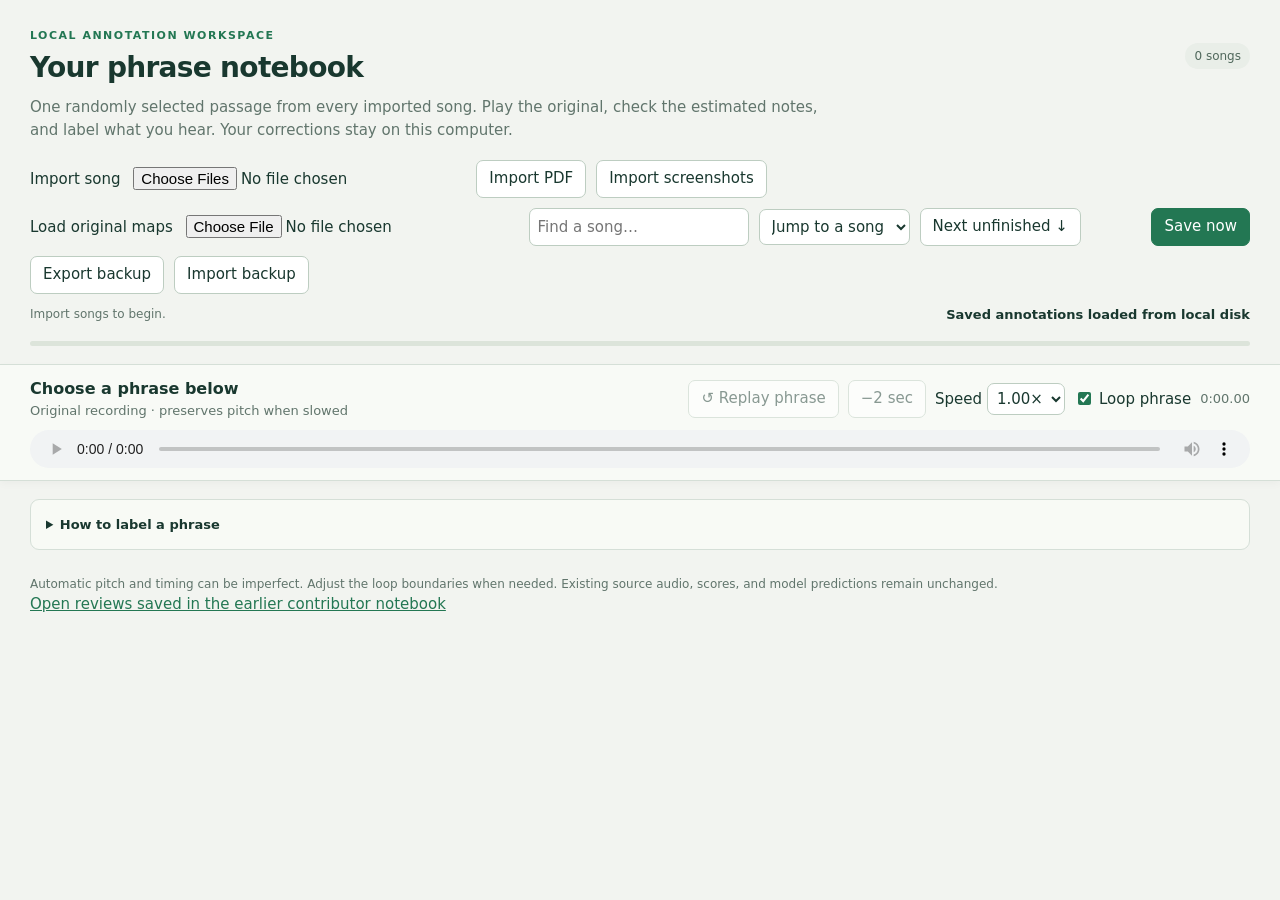
==== commit 1251086b: "Group tied printed heads into shared annotation rows on screenshot imports" ====
--- a/contributor/index.html
+++ b/contributor/index.html
@@ -51,7 +51,7 @@
 function noteRow(clip,n){const r=record(n.id),suggest=n.suggested_label&&n.suggested_label!=='?'?n.suggested_label:'';return `<tr data-note-row="${esc(n.id)}"><td><button class="note-number" data-select="${esc(n.id)}" aria-label="Select note ${esc(n.index)}">${esc(n.index)}</button>${clip.pdfReference && /:[0-9a-f]{8}-[0-9a-f-]{27}$/i.test(n.id)?'<button data-remove-pin="'+esc(n.id)+'">Remove marker</button>':''}</td><td><div class="reference-pitch">${esc(n.pitch||'Unknown')}</div><div class="reference-time">${stamp(n.start_s)}</div></td><td><input class="syllable" type="text" data-field="syllable" data-note="${esc(n.id)}" value="${esc(r.syllable||'')}" placeholder="What you hear" aria-label="Syllable for note ${n.index}"><div class="suggestion">${suggest?`Suggestion: ${esc(suggest)} <button data-use="${esc(n.id)}">Use</button>`:'No automatic suggestion'}</div></td><td><input class="pitch" type="text" data-field="sung_pitch" data-note="${esc(n.id)}" value="${esc(r.sung_pitch||'')}" placeholder="e.g. B♭3" aria-label="Sung pitch override for note ${n.index}"></td><td><select class="relation" data-field="relation" data-note="${esc(n.id)}" aria-label="Relationship for note ${n.index}">${opts(RELATIONS,r.relation||'syllabic_attack')}</select></td><td><select class="status" data-field="status" data-note="${esc(n.id)}" aria-label="Review status for note ${n.index}">${opts(STATUSES,r.status||'unreviewed')}</select></td><td class="comment-cell"><input type="text" data-field="comment" data-note="${esc(n.id)}" value="${esc(r.comment||'')}" placeholder="Optional note" aria-label="Comment for note ${n.index}"></td></tr>`}
 function addedHTML(clip){const list=Object.entries(state.records).filter(([id,r])=>r.clip_id===clip.id&&r.added);return list.map(([id,r])=>`<div class="added-note" data-added="${esc(id)}"><div class="row"><span class="pill">Added sung note</span><label>Start (seconds)<input type="number" min="0" step="0.01" data-added-field="start_s" data-id="${esc(id)}" value="${esc(r.start_s??'')}"></label><label>End (seconds)<input type="number" min="0" step="0.01" data-added-field="end_s" data-id="${esc(id)}" value="${esc(r.end_s??'')}"></label><label>Pitch<input type="text" data-added-field="sung_pitch" data-id="${esc(id)}" value="${esc(r.sung_pitch||'')}" placeholder="e.g. F4"></label><label>Syllable<input type="text" data-added-field="syllable" data-id="${esc(id)}" value="${esc(r.syllable||'')}" placeholder="What you hear"></label><label>Relationship<select data-added-field="relation" data-id="${esc(id)}">${opts(RELATIONS,r.relation||'syllabic_attack')}</select></label><label>Status<select data-added-field="status" data-id="${esc(id)}">${opts(STATUSES,r.status||'uncertain')}</select></label><button data-hear-added="${esc(id)}">Hear</button><button class="delete-added" data-delete-added="${esc(id)}" aria-label="Remove added note">Remove</button></div></div>`).join('')}
 function imageHTML(image){const width=image.width||1200,height=image.height||400;return `<div class="score-wrap"><div class="score"><img loading="lazy" src="${esc(image.url)}" width="${width}" height="${height}" alt="Estimated melody">${(image.notes||[]).map(n=>{const r=record(n.id),text=r.syllable||String(n.number ?? ((noteMap.get(n.id)?.note.index)||'?'));const x=n.label_x??n.x,y=n.label_y??Math.max(12,n.y-30);return `<button class="score-label ${r.syllable?'edited':''} ${r.status==='uncertain'?'uncertain':''}" data-select="${esc(n.id)}" data-marker="${esc(n.id)}" style="left:${x/width*100}%;top:${y/height*100}%" title="${esc(text)}" aria-label="Label for note ${esc(n.number??'')}: ${esc(text)}">${esc(text)}</button><button class="head-hit" data-select="${esc(n.id)}" data-head="${esc(n.id)}" style="left:${n.x/width*100}%;top:${n.y/height*100}%" aria-label="Select original note ${esc(n.number??'')}"></button>`}).join('')}</div></div>`}
-function clipHTML(c,i){const b=bounds(c),saved=clipState(c.id);return `<article class="clip" id="clip-${i}" data-clip="${esc(c.id)}"><div class="clip-header"><div class="clip-order">Phrase ${i+1} of ${clips.length}</div><div class="clip-title-line"><h2>${esc(c.title)}</h2><span class="pill clip-progress" data-progress="${esc(c.id)}"></span></div><p class="clip-info">${esc(c.selection_note||'Randomly selected musical passage.')} <span class="nowrap">${stamp(c.start_s)}–${stamp(c.end_s)}</span></p><p class="clip-info"><b>${esc(c.score_role||'Reference score')}</b>${c.alignment_note?' · '+esc(c.alignment_note):''}</p><div class="row clip-controls"><button class="primary" data-play="${esc(c.id)}">▶ Play phrase</button><button data-context="${esc(c.id)}">Hear with context</button>${c.source_hashes?.score_sha256?'<a href="'+esc(originalAnnotatorURL(c.song_id,c.source_hashes.score_sha256))+'" target="_blank" rel="noopener">Open local original annotator</a>':''}${c.pdfReference&&c.fullScorePages&&!c.originalKeys?'<button data-recheck="'+esc(c.id)+'">Check for missing half notes</button>':''}<button data-more="${esc(c.id)}">Pick a random passage</button><button data-delete-song="${esc(c.id)}">Delete phrase</button><span class="grow"></span><label class="boundary">Loop start <input type="number" min="0" step="0.1" value="${b.start.toFixed(2)}" data-boundary="start_s" data-clip-id="${esc(c.id)}" aria-label="Loop start for ${esc(c.title)}"></label><label class="boundary">End <input type="number" min="0" step="0.1" value="${b.end.toFixed(2)}" data-boundary="end_s" data-clip-id="${esc(c.id)}" aria-label="Loop end for ${esc(c.title)}"></label><button data-reset-bounds="${esc(c.id)}" class="small">Reset loop</button></div></div><div class="clip-body"><div class="row"><button type="button" data-picker="score">Import PDF</button><button type="button" data-picker="images">Import screenshots</button><input type="file" hidden data-sheet="${esc(c.id)}" multiple accept=".pdf,.musicxml,.xml,.png,.jpg,.jpeg,.webp" title="Choose a score or select screenshot pages together in filename order"><label>Score starts in recording (s) <input type="number" data-offset step="0.1" value="0" style="width:6em"></label></div>${c.lyrics?.length?`<details class="lyrics"><summary>Extracted lyrics for this passage <span class="small muted">· automatic draft</span></summary>${c.lyrics.map(l=>`<div class="lyric-line"><button data-seek="${l.start_s}" data-song="${esc(c.id)}">${stamp(l.start_s)}</button>${esc(l.text)}${l.chunks?`<div class="small muted">${esc(l.chunks)}</div>`:''}</div>`).join('')}</details>`:'<p class="reference-note">No extracted lyric draft is available for this passage. Enter what you hear directly.</p>'}<p class="reference-note">Click a numbered label to select its note below. Check each estimated pitch against the recording. Relationships default to new attack; change repeats, runs, and continuations as needed. Tied printed heads can share a number.</p>${c.pdfReference?'<p>Click a numbered note to label it. To add a missing marker, pause at its attack. <label><input type="checkbox" data-place-pin> Place a missing marker</label></p>':''}${c.phraseImages&&!c.pdfReference?'<p>Estimated notes for this audio phrase</p>'+ (c.phraseImages.map(imageHTML).join('')||'<p>No stable pitches detected. Add a missing sung note below.</p>'):''}${c.phraseImages&&!c.pdfReference?'':c.images?.length?c.images.map((image,i)=>'<div data-score-page="'+i+'">'+imageHTML(image)+'</div>').join(''):'<p class="notice">Import the matching reference score above to annotate its written melody.</p>'}<div class="row between" style="margin:15px 0 8px"><h3>Note → syllable annotations</h3><span class="small muted">Auto-saves as you edit</span></div><details data-bulk><summary>Paste lyrics in note order</summary><p>Korean splits by syllable block; English splits by word. Use | between labels to set the groups yourself.</p><textarea data-lyrics-paste rows="3" aria-label="Lyrics to assign"></textarea><label><input type="checkbox" data-echoes> Include parenthesized lyrics</label><p data-preview aria-live="polite"></p><button data-assign disabled>Fill empty labels</button></details><div class="table-wrap"><table><thead><tr><th>#</th><th>Written note / source time</th><th>Your syllable</th><th>Sung pitch, if different</th><th>Relationship</th><th>Your review</th><th>Comment</th></tr></thead><tbody>${c.notes.filter(n=>!c.pdfReference||c.images.some(image=>image.notes.some(pin=>pin.id===n.id))).map(n=>noteRow(c,n)).join('')}</tbody></table></div><div data-added-list="${esc(c.id)}">${addedHTML(c)}</div><div class="card-footer"><button data-add="${esc(c.id)}">+ Add a missing sung note</button><label class="reviewed-label"><input type="checkbox" data-reviewed="${esc(c.id)}" ${saved.reviewed?'checked':''}> I have finished reviewing this phrase</label></div><textarea class="clip-comment" rows="2" data-clip-comment="${esc(c.id)}" placeholder="Anything about this phrase: missing words, an ad-lib, a timing issue, or something uncertain…" aria-label="Comments for ${esc(c.title)}">${esc(saved.comment||'')}</textarea></div></article>`}
+function clipHTML(c,i){const b=bounds(c),saved=clipState(c.id);return `<article class="clip" id="clip-${i}" data-clip="${esc(c.id)}"><div class="clip-header"><div class="clip-order">Phrase ${i+1} of ${clips.length}</div><div class="clip-title-line"><h2>${esc(c.title)}</h2><span class="pill clip-progress" data-progress="${esc(c.id)}"></span></div><p class="clip-info">${esc(c.selection_note||'Randomly selected musical passage.')} <span class="nowrap">${stamp(c.start_s)}–${stamp(c.end_s)}</span></p><p class="clip-info"><b>${esc(c.score_role||'Reference score')}</b>${c.alignment_note?' · '+esc(c.alignment_note):''}</p><div class="row clip-controls"><button class="primary" data-play="${esc(c.id)}">▶ Play phrase</button><button data-context="${esc(c.id)}">Hear with context</button>${c.source_hashes?.score_sha256?'<a href="'+esc(originalAnnotatorURL(c.song_id,c.source_hashes.score_sha256))+'" target="_blank" rel="noopener">Open local original annotator</a>':''}${c.pdfReference&&c.fullScorePages&&!c.originalKeys?'<button data-recheck="'+esc(c.id)+'">Check for missing half notes</button>':''}${tieRepairButtons(c)}<button data-more="${esc(c.id)}">Pick a random passage</button><button data-delete-song="${esc(c.id)}">Delete phrase</button><span class="grow"></span><label class="boundary">Loop start <input type="number" min="0" step="0.1" value="${b.start.toFixed(2)}" data-boundary="start_s" data-clip-id="${esc(c.id)}" aria-label="Loop start for ${esc(c.title)}"></label><label class="boundary">End <input type="number" min="0" step="0.1" value="${b.end.toFixed(2)}" data-boundary="end_s" data-clip-id="${esc(c.id)}" aria-label="Loop end for ${esc(c.title)}"></label><button data-reset-bounds="${esc(c.id)}" class="small">Reset loop</button></div></div><div class="clip-body"><div class="row"><button type="button" data-picker="score">Import PDF</button><button type="button" data-picker="images">Import screenshots</button><input type="file" hidden data-sheet="${esc(c.id)}" multiple accept=".pdf,.musicxml,.xml,.png,.jpg,.jpeg,.webp" title="Choose a score or select screenshot pages together in filename order"><label>Score starts in recording (s) <input type="number" data-offset step="0.1" value="0" style="width:6em"></label></div>${c.lyrics?.length?`<details class="lyrics"><summary>Extracted lyrics for this passage <span class="small muted">· automatic draft</span></summary>${c.lyrics.map(l=>`<div class="lyric-line"><button data-seek="${l.start_s}" data-song="${esc(c.id)}">${stamp(l.start_s)}</button>${esc(l.text)}${l.chunks?`<div class="small muted">${esc(l.chunks)}</div>`:''}</div>`).join('')}</details>`:'<p class="reference-note">No extracted lyric draft is available for this passage. Enter what you hear directly.</p>'}<p class="reference-note">Click a numbered label to select its note below. Check each estimated pitch against the recording. Relationships default to new attack; change repeats, runs, and continuations as needed. Tied printed heads can share a number.</p>${c.pdfReference?'<p>Click a numbered note to label it. To add a missing marker, pause at its attack. <label><input type="checkbox" data-place-pin> Place a missing marker</label></p>':''}${c.phraseImages&&!c.pdfReference?'<p>Estimated notes for this audio phrase</p>'+ (c.phraseImages.map(imageHTML).join('')||'<p>No stable pitches detected. Add a missing sung note below.</p>'):''}${c.phraseImages&&!c.pdfReference?'':c.images?.length?c.images.map((image,i)=>'<div data-score-page="'+i+'">'+imageHTML(image)+'</div>').join(''):'<p class="notice">Import the matching reference score above to annotate its written melody.</p>'}<div class="row between" style="margin:15px 0 8px"><h3>Note → syllable annotations</h3><span class="small muted">Auto-saves as you edit</span></div><details data-bulk><summary>Paste lyrics in note order</summary><p>Korean splits by syllable block; English splits by word. Use | between labels to set the groups yourself.</p><textarea data-lyrics-paste rows="3" aria-label="Lyrics to assign"></textarea><label><input type="checkbox" data-echoes> Include parenthesized lyrics</label><p data-preview aria-live="polite"></p><button data-assign disabled>Fill empty labels</button></details><div class="table-wrap"><table><thead><tr><th>#</th><th>Written note / source time</th><th>Your syllable</th><th>Sung pitch, if different</th><th>Relationship</th><th>Your review</th><th>Comment</th></tr></thead><tbody>${c.notes.filter(n=>!c.pdfReference||c.images.some(image=>image.notes.some(pin=>pin.id===n.id))).map(n=>noteRow(c,n)).join('')}</tbody></table></div><div data-added-list="${esc(c.id)}">${addedHTML(c)}</div><div class="card-footer"><button data-add="${esc(c.id)}">+ Add a missing sung note</button><label class="reviewed-label"><input type="checkbox" data-reviewed="${esc(c.id)}" ${saved.reviewed?'checked':''}> I have finished reviewing this phrase</label></div><textarea class="clip-comment" rows="2" data-clip-comment="${esc(c.id)}" placeholder="Anything about this phrase: missing words, an ad-lib, a timing issue, or something uncertain…" aria-label="Comments for ${esc(c.title)}">${esc(saved.comment||'')}</textarea></div></article>`}
 function render(){noteMap=new Map();clips.forEach(c=>c.notes.forEach(n=>noteMap.set(n.id,{clip:c,note:n})));$('clips').className='';$('clips').innerHTML=clips.map(clipHTML).join('');$('jump').innerHTML='<option value="">Jump to a song</option>'+clips.map((c,i)=>`<option value="${i}">${i+1}. ${esc(c.title)}</option>`).join('');updateProgress();filter();highlight()}
 function updateProgress(){if(!clips.length)return;const done=clips.filter(c=>clipState(c.id).reviewed).length;const total=clips.reduce((a,c)=>a+c.notes.length,0);const marked=clips.reduce((a,c)=>a+c.notes.filter(n=>['confirmed','uncertain','omit'].includes(record(n.id).status)).length,0);$('overallCount').textContent=`${clips.length} songs · ${total} note events`;$('progressText').textContent=`${done} / ${clips.length} phrases reviewed · ${marked} / ${total} notes assessed`;$('progressBar').style.width=(100*done/clips.length)+'%';document.querySelectorAll('[data-progress]').forEach(e=>{const c=clipMap.get(e.dataset.progress),n=c.notes.filter(n=>['confirmed','uncertain','omit'].includes(record(n.id).status)).length,complete=clipState(c.id).reviewed;e.textContent=complete?'✓ Phrase reviewed':`${n} / ${c.notes.length} notes assessed`;e.classList.toggle('good',!!complete)})}
 function updateMarkers(id){const r=record(id);document.querySelectorAll('[data-marker]').forEach(e=>{if(e.dataset.marker!==id)return;const n=noteMap.get(id)?.note;e.textContent=r.syllable||String(n?.index??'?');e.title=(r.syllable||'Unlabeled')+' · '+(r.status||'unreviewed');e.classList.toggle('edited',!!r.syllable);e.classList.toggle('uncertain',r.status==='uncertain')})}
@@ -79,5 +79,5 @@
 $('restoreBackup').onclick=()=>{if(!recoveryCopy)return;applyState(recoveryCopy.data);recovering=false;$('recovery').hidden=true;lockRecovery(false);changed()};$('keepDisk').onclick=()=>{recovering=false;recoveryCopy=null;$('recovery').hidden=true;lockRecovery(false);dirty=false;backup();status('Saved disk copy loaded')};$('exportRecovery').onclick=()=>{if(recoveryCopy)download(exported(recoveryCopy.data),'phrase-browser-recovery.json')};$('reloadDisk').onclick=async()=>{try{const p=await loadDisk();revision=p.revision;conflicted=false;dirty=false;$('conflict').hidden=true;applyState(p.data);backup();status('Latest disk copy loaded')}catch(e){announce(e.message,true)}};
 window.addEventListener('beforeunload',e=>{if(dirty){backup();e.preventDefault();e.returnValue=''}});document.addEventListener('visibilitychange',()=>{if(document.hidden&&dirty){backup();save()}});
 async function init(){try{manifest={version:'contributor-v2',clips:await storedClips()};if(!Array.isArray(manifest.clips))throw Error('Dashboard has no clip list');clips=manifest.clips;clipMap=new Map(clips.map(c=>[c.id,c]));let cached;try{cached=JSON.parse(localStorage.getItem(KEY)||'null')}catch(e){}let disk;try{disk=await loadDisk();revision=disk.revision;applyState(disk.data);status('Saved annotations loaded from local disk')}catch(e){if(cached&&validData(cached.data)){applyState(cached.data);revision=Number.isInteger(cached.revision)?cached.revision:0;dirty=true;status('Offline · browser recovery loaded','error');announce('Local annotation storage is not reachable. Your browser recovery copy is loaded; export it before leaving.')}else{applyState({records:{},clips:{},settings:{}});status('Disk storage unavailable','error');announce(e.message+'. Edits will have a browser backup until disk saving reconnects.')}}if(disk&&cached?.dirty&&validData(cached.data)&&JSON.stringify(cached.data)!==JSON.stringify(disk.data)){recoveryCopy=cached;recovering=true;lockRecovery(true);$('recovery').hidden=false;$('recoveryText').textContent='This browser has unsaved work from '+new Date(cached.updated_at).toLocaleString()+'. Choose whether to restore it or keep the saved disk copy. The unsaved backup will not be overwritten until you choose.';status('Unsaved browser backup found','pending')}else if(disk){dirty=false;backup()}$('overallCount').textContent=clips.length+' songs';updateProgress()}catch(e){$('clips').className='empty';$('clips').textContent='Could not open the annotation notebook: '+e.message;status('Workspace failed to load','error')}}
-</script><script src="printed-alignment.js?v=6"></script><script src="app.js?v=18"></script><script src="original-maps.js?v=1"></script>
+</script><script src="printed-alignment.js?v=7"></script><script src="app.js?v=19"></script><script src="original-maps.js?v=2"></script>
 </body></html>
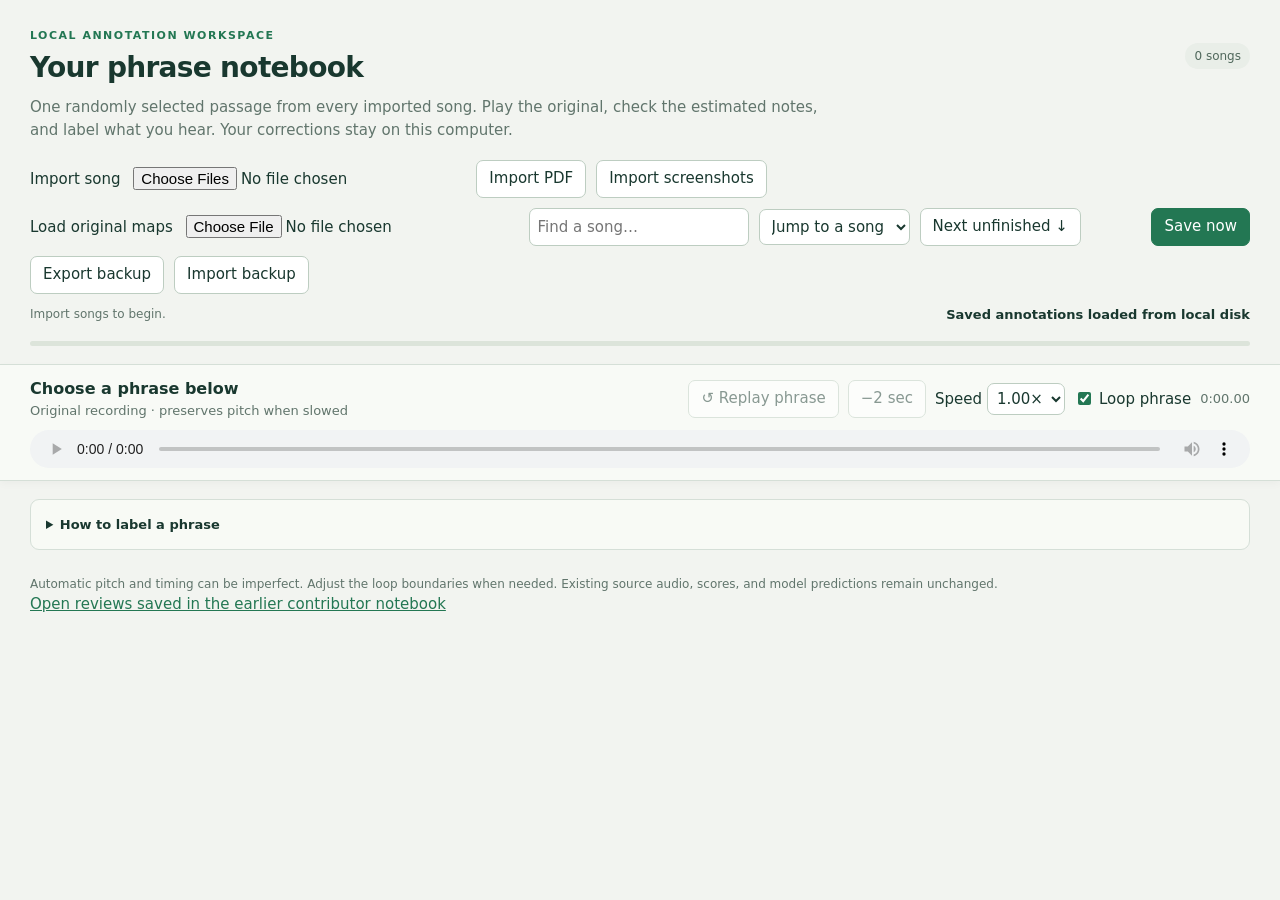
==== commit b186b7b1: "Display the syllable once for tied heads on a staff" ====
--- a/contributor/index.html
+++ b/contributor/index.html
@@ -50,7 +50,7 @@
 function editClip(id,field,value){state.clips[id]={...clipState(id),[field]:value,updated_at:new Date().toISOString()};changed()}
 function noteRow(clip,n){const r=record(n.id),suggest=n.suggested_label&&n.suggested_label!=='?'?n.suggested_label:'';return `<tr data-note-row="${esc(n.id)}"><td><button class="note-number" data-select="${esc(n.id)}" aria-label="Select note ${esc(n.index)}">${esc(n.index)}</button>${clip.pdfReference && /:[0-9a-f]{8}-[0-9a-f-]{27}$/i.test(n.id)?'<button data-remove-pin="'+esc(n.id)+'">Remove marker</button>':''}</td><td><div class="reference-pitch">${esc(n.pitch||'Unknown')}</div><div class="reference-time">${stamp(n.start_s)}</div></td><td><input class="syllable" type="text" data-field="syllable" data-note="${esc(n.id)}" value="${esc(r.syllable||'')}" placeholder="What you hear" aria-label="Syllable for note ${n.index}"><div class="suggestion">${suggest?`Suggestion: ${esc(suggest)} <button data-use="${esc(n.id)}">Use</button>`:'No automatic suggestion'}</div></td><td><input class="pitch" type="text" data-field="sung_pitch" data-note="${esc(n.id)}" value="${esc(r.sung_pitch||'')}" placeholder="e.g. B♭3" aria-label="Sung pitch override for note ${n.index}"></td><td><select class="relation" data-field="relation" data-note="${esc(n.id)}" aria-label="Relationship for note ${n.index}">${opts(RELATIONS,r.relation||'syllabic_attack')}</select></td><td><select class="status" data-field="status" data-note="${esc(n.id)}" aria-label="Review status for note ${n.index}">${opts(STATUSES,r.status||'unreviewed')}</select></td><td class="comment-cell"><input type="text" data-field="comment" data-note="${esc(n.id)}" value="${esc(r.comment||'')}" placeholder="Optional note" aria-label="Comment for note ${n.index}"></td></tr>`}
 function addedHTML(clip){const list=Object.entries(state.records).filter(([id,r])=>r.clip_id===clip.id&&r.added);return list.map(([id,r])=>`<div class="added-note" data-added="${esc(id)}"><div class="row"><span class="pill">Added sung note</span><label>Start (seconds)<input type="number" min="0" step="0.01" data-added-field="start_s" data-id="${esc(id)}" value="${esc(r.start_s??'')}"></label><label>End (seconds)<input type="number" min="0" step="0.01" data-added-field="end_s" data-id="${esc(id)}" value="${esc(r.end_s??'')}"></label><label>Pitch<input type="text" data-added-field="sung_pitch" data-id="${esc(id)}" value="${esc(r.sung_pitch||'')}" placeholder="e.g. F4"></label><label>Syllable<input type="text" data-added-field="syllable" data-id="${esc(id)}" value="${esc(r.syllable||'')}" placeholder="What you hear"></label><label>Relationship<select data-added-field="relation" data-id="${esc(id)}">${opts(RELATIONS,r.relation||'syllabic_attack')}</select></label><label>Status<select data-added-field="status" data-id="${esc(id)}">${opts(STATUSES,r.status||'uncertain')}</select></label><button data-hear-added="${esc(id)}">Hear</button><button class="delete-added" data-delete-added="${esc(id)}" aria-label="Remove added note">Remove</button></div></div>`).join('')}
-function imageHTML(image){const width=image.width||1200,height=image.height||400;return `<div class="score-wrap"><div class="score"><img loading="lazy" src="${esc(image.url)}" width="${width}" height="${height}" alt="Estimated melody">${(image.notes||[]).map(n=>{const r=record(n.id),text=r.syllable||String(n.number ?? ((noteMap.get(n.id)?.note.index)||'?'));const x=n.label_x??n.x,y=n.label_y??Math.max(12,n.y-30);return `<button class="score-label ${r.syllable?'edited':''} ${r.status==='uncertain'?'uncertain':''}" data-select="${esc(n.id)}" data-marker="${esc(n.id)}" style="left:${x/width*100}%;top:${y/height*100}%" title="${esc(text)}" aria-label="Label for note ${esc(n.number??'')}: ${esc(text)}">${esc(text)}</button><button class="head-hit" data-select="${esc(n.id)}" data-head="${esc(n.id)}" style="left:${n.x/width*100}%;top:${n.y/height*100}%" aria-label="Select original note ${esc(n.number??'')}"></button>`}).join('')}</div></div>`}
+function imageHTML(image){const width=image.width||1200,height=image.height||400;const labeled=new Set();return `<div class="score-wrap"><div class="score"><img loading="lazy" src="${esc(image.url)}" width="${width}" height="${height}" alt="Estimated melody">${(image.notes||[]).map(n=>{const r=record(n.id),text=r.syllable||String(n.number ?? ((noteMap.get(n.id)?.note.index)||'?'));const x=n.label_x??n.x,y=n.label_y??Math.max(12,n.y-30);const first=!labeled.has(n.id);labeled.add(n.id);return `${first?`<button class="score-label ${r.syllable?'edited':''} ${r.status==='uncertain'?'uncertain':''}" data-select="${esc(n.id)}" data-marker="${esc(n.id)}" style="left:${x/width*100}%;top:${y/height*100}%" title="${esc(text)}" aria-label="Label for note ${esc(n.number??'')}: ${esc(text)}">${esc(text)}</button>`:''}<button class="head-hit" data-select="${esc(n.id)}" data-head="${esc(n.id)}" style="left:${n.x/width*100}%;top:${n.y/height*100}%" aria-label="Select original note ${esc(n.number??'')}"></button>`}).join('')}</div></div>`}
 function clipHTML(c,i){const b=bounds(c),saved=clipState(c.id);return `<article class="clip" id="clip-${i}" data-clip="${esc(c.id)}"><div class="clip-header"><div class="clip-order">Phrase ${i+1} of ${clips.length}</div><div class="clip-title-line"><h2>${esc(c.title)}</h2><span class="pill clip-progress" data-progress="${esc(c.id)}"></span></div><p class="clip-info">${esc(c.selection_note||'Randomly selected musical passage.')} <span class="nowrap">${stamp(c.start_s)}–${stamp(c.end_s)}</span></p><p class="clip-info"><b>${esc(c.score_role||'Reference score')}</b>${c.alignment_note?' · '+esc(c.alignment_note):''}</p><div class="row clip-controls"><button class="primary" data-play="${esc(c.id)}">▶ Play phrase</button><button data-context="${esc(c.id)}">Hear with context</button>${c.source_hashes?.score_sha256?'<a href="'+esc(originalAnnotatorURL(c.song_id,c.source_hashes.score_sha256))+'" target="_blank" rel="noopener">Open local original annotator</a>':''}${c.pdfReference&&c.fullScorePages&&!c.originalKeys?'<button data-recheck="'+esc(c.id)+'">Check for missing half notes</button>':''}${tieRepairButtons(c)}<button data-more="${esc(c.id)}">Pick a random passage</button><button data-delete-song="${esc(c.id)}">Delete phrase</button><span class="grow"></span><label class="boundary">Loop start <input type="number" min="0" step="0.1" value="${b.start.toFixed(2)}" data-boundary="start_s" data-clip-id="${esc(c.id)}" aria-label="Loop start for ${esc(c.title)}"></label><label class="boundary">End <input type="number" min="0" step="0.1" value="${b.end.toFixed(2)}" data-boundary="end_s" data-clip-id="${esc(c.id)}" aria-label="Loop end for ${esc(c.title)}"></label><button data-reset-bounds="${esc(c.id)}" class="small">Reset loop</button></div></div><div class="clip-body"><div class="row"><button type="button" data-picker="score">Import PDF</button><button type="button" data-picker="images">Import screenshots</button><input type="file" hidden data-sheet="${esc(c.id)}" multiple accept=".pdf,.musicxml,.xml,.png,.jpg,.jpeg,.webp" title="Choose a score or select screenshot pages together in filename order"><label>Score starts in recording (s) <input type="number" data-offset step="0.1" value="0" style="width:6em"></label></div>${c.lyrics?.length?`<details class="lyrics"><summary>Extracted lyrics for this passage <span class="small muted">· automatic draft</span></summary>${c.lyrics.map(l=>`<div class="lyric-line"><button data-seek="${l.start_s}" data-song="${esc(c.id)}">${stamp(l.start_s)}</button>${esc(l.text)}${l.chunks?`<div class="small muted">${esc(l.chunks)}</div>`:''}</div>`).join('')}</details>`:'<p class="reference-note">No extracted lyric draft is available for this passage. Enter what you hear directly.</p>'}<p class="reference-note">Click a numbered label to select its note below. Check each estimated pitch against the recording. Relationships default to new attack; change repeats, runs, and continuations as needed. Tied printed heads can share a number.</p>${c.pdfReference?'<p>Click a numbered note to label it. To add a missing marker, pause at its attack. <label><input type="checkbox" data-place-pin> Place a missing marker</label></p>':''}${c.phraseImages&&!c.pdfReference?'<p>Estimated notes for this audio phrase</p>'+ (c.phraseImages.map(imageHTML).join('')||'<p>No stable pitches detected. Add a missing sung note below.</p>'):''}${c.phraseImages&&!c.pdfReference?'':c.images?.length?c.images.map((image,i)=>'<div data-score-page="'+i+'">'+imageHTML(image)+'</div>').join(''):'<p class="notice">Import the matching reference score above to annotate its written melody.</p>'}<div class="row between" style="margin:15px 0 8px"><h3>Note → syllable annotations</h3><span class="small muted">Auto-saves as you edit</span></div><details data-bulk><summary>Paste lyrics in note order</summary><p>Korean splits by syllable block; English splits by word. Use | between labels to set the groups yourself.</p><textarea data-lyrics-paste rows="3" aria-label="Lyrics to assign"></textarea><label><input type="checkbox" data-echoes> Include parenthesized lyrics</label><p data-preview aria-live="polite"></p><button data-assign disabled>Fill empty labels</button></details><div class="table-wrap"><table><thead><tr><th>#</th><th>Written note / source time</th><th>Your syllable</th><th>Sung pitch, if different</th><th>Relationship</th><th>Your review</th><th>Comment</th></tr></thead><tbody>${c.notes.filter(n=>!c.pdfReference||c.images.some(image=>image.notes.some(pin=>pin.id===n.id))).map(n=>noteRow(c,n)).join('')}</tbody></table></div><div data-added-list="${esc(c.id)}">${addedHTML(c)}</div><div class="card-footer"><button data-add="${esc(c.id)}">+ Add a missing sung note</button><label class="reviewed-label"><input type="checkbox" data-reviewed="${esc(c.id)}" ${saved.reviewed?'checked':''}> I have finished reviewing this phrase</label></div><textarea class="clip-comment" rows="2" data-clip-comment="${esc(c.id)}" placeholder="Anything about this phrase: missing words, an ad-lib, a timing issue, or something uncertain…" aria-label="Comments for ${esc(c.title)}">${esc(saved.comment||'')}</textarea></div></article>`}
 function render(){noteMap=new Map();clips.forEach(c=>c.notes.forEach(n=>noteMap.set(n.id,{clip:c,note:n})));$('clips').className='';$('clips').innerHTML=clips.map(clipHTML).join('');$('jump').innerHTML='<option value="">Jump to a song</option>'+clips.map((c,i)=>`<option value="${i}">${i+1}. ${esc(c.title)}</option>`).join('');updateProgress();filter();highlight()}
 function updateProgress(){if(!clips.length)return;const done=clips.filter(c=>clipState(c.id).reviewed).length;const total=clips.reduce((a,c)=>a+c.notes.length,0);const marked=clips.reduce((a,c)=>a+c.notes.filter(n=>['confirmed','uncertain','omit'].includes(record(n.id).status)).length,0);$('overallCount').textContent=`${clips.length} songs · ${total} note events`;$('progressText').textContent=`${done} / ${clips.length} phrases reviewed · ${marked} / ${total} notes assessed`;$('progressBar').style.width=(100*done/clips.length)+'%';document.querySelectorAll('[data-progress]').forEach(e=>{const c=clipMap.get(e.dataset.progress),n=c.notes.filter(n=>['confirmed','uncertain','omit'].includes(record(n.id).status)).length,complete=clipState(c.id).reviewed;e.textContent=complete?'✓ Phrase reviewed':`${n} / ${c.notes.length} notes assessed`;e.classList.toggle('good',!!complete)})}
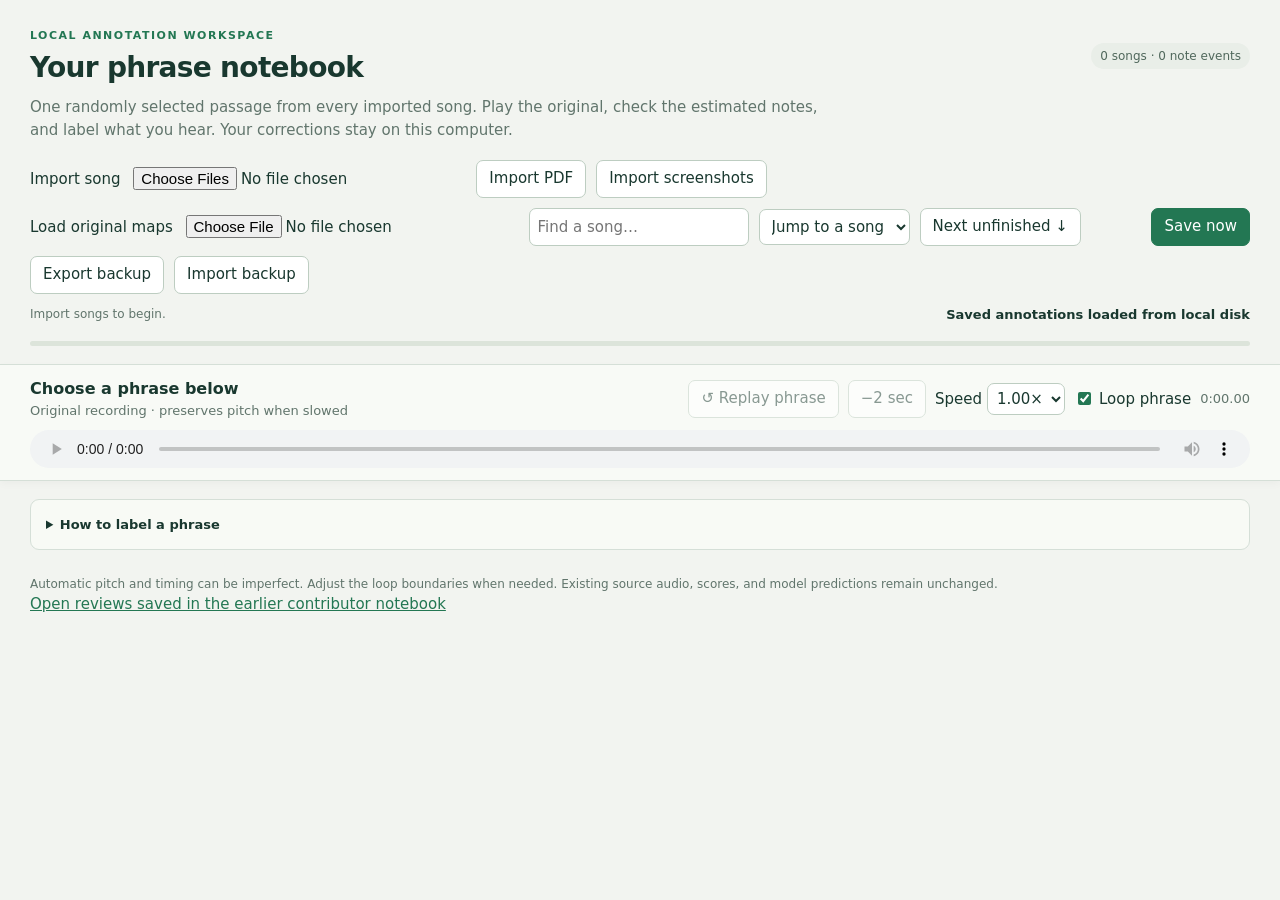
==== commit c32465dd: "Keep full scores in a separate song overview and export only passages" ====
--- a/contributor/index.html
+++ b/contributor/index.html
@@ -7,7 +7,7 @@
 :root{color-scheme:light;--bg:#f2f4f0;--paper:#fff;--ink:#19382f;--muted:#61756c;--line:#d5dfd7;--green:#237753;--pale:#e5f0e7;--amber:#97610c;--soft:#fff3dc;--danger:#a33131;--shadow:0 6px 25px #18382b0b}
 *{box-sizing:border-box}html{scroll-behavior:smooth;scroll-padding-top:230px}body{margin:0;background:var(--bg);color:var(--ink);font:15px/1.5 system-ui,-apple-system,"Segoe UI",sans-serif}button,input,select,textarea{font:inherit}button,select,input[type=number],input[type=search],input[type=text],textarea{border:1px solid #bdcdc1;border-radius:7px;background:white;color:var(--ink)}button{padding:8px 12px;cursor:pointer;line-height:1.3}button:hover{border-color:var(--green);background:#f0f6ef}button:focus-visible,a:focus-visible,input:focus-visible,select:focus-visible,textarea:focus-visible{outline:3px solid #8ab99b;outline-offset:2px}button:disabled{opacity:.5;cursor:default}button.primary{background:var(--green);color:white;border-color:var(--green)}button.primary:hover{background:#1b6445}input,select{padding:7px 8px}input[type=checkbox]{accent-color:var(--green)}textarea{padding:9px;resize:vertical}a{color:var(--green)}h1,h2,h3,p{margin:0}h1{font-size:28px;letter-spacing:-.7px;line-height:1.2}h2{font-size:22px;letter-spacing:-.4px}h3{font-size:15px}.muted{color:var(--muted)}.small{font-size:12px}.row{display:flex;align-items:center;flex-wrap:wrap;gap:9px}.between{justify-content:space-between}.grow{flex:1}.pill{display:inline-flex;align-items:center;border-radius:99px;background:#e9eee8;color:#50685c;font-size:12px;padding:4px 9px;white-space:nowrap}.pill.warn{background:var(--soft);color:var(--amber)}.pill.good{background:#dcefdc;color:#2d663d}.top{max-width:1480px;margin:auto;padding:28px 30px 18px}.eyebrow{letter-spacing:1.5px;text-transform:uppercase;font-size:11px;font-weight:700;color:var(--green);margin-bottom:6px}.intro{max-width:800px;margin-top:12px}.toolbar{margin-top:19px;gap:10px}.toolbar input{min-width:220px}.toolbar select{max-width:310px}.save-status{font-weight:600;font-size:13px}.save-status.error{color:var(--danger)}.save-status.pending{color:var(--amber)}.progress-track{height:5px;background:#dce4da;border-radius:4px;margin-top:17px;overflow:hidden}.progress-track span{display:block;background:var(--green);height:100%;transition:width .2s;width:0}.player-shell{position:sticky;top:0;z-index:20;background:#f8faf6f5;backdrop-filter:blur(12px);border-top:1px solid var(--line);border-bottom:1px solid var(--line);box-shadow:0 3px 8px #00000008}.player{max-width:1480px;margin:auto;padding:12px 30px}.player audio{display:block;width:100%;height:38px;margin-top:9px}.player-title{font-weight:700;font-size:16px}.time-display{font-variant-numeric:tabular-nums;font-size:13px;color:var(--muted)}.speed-label,.loop-label{display:flex;gap:5px;align-items:center}.player select{padding:5px}.notice{max-width:1420px;margin:14px auto 0;padding:13px 17px;border:1px solid #d3ad5c;background:#fff3da;border-radius:9px;color:#664a18}.notice[hidden]{display:none}main{max-width:1480px;margin:auto;padding:18px 30px 80px}.clip{background:white;border:1px solid var(--line);border-radius:14px;margin:0 0 24px;box-shadow:var(--shadow);overflow:hidden;scroll-margin-top:185px}.clip-header{padding:20px 24px 16px;border-bottom:1px solid var(--line)}.clip-order{font-size:12px;text-transform:uppercase;letter-spacing:1px;color:var(--muted);margin-bottom:3px}.clip-title-line{display:flex;gap:15px;align-items:center;justify-content:space-between}.clip-info{margin-top:9px;max-width:1100px;font-size:13px;color:var(--muted)}.clip-controls{margin-top:14px}.boundary{display:flex;align-items:center;gap:5px;color:var(--muted);font-size:12px}.boundary input{width:86px;padding:5px;font-variant-numeric:tabular-nums}.boundary button{padding:5px 8px}.clip-body{padding:18px 24px 22px}.lyrics{background:#f5f7f2;border:1px solid #e2e7dd;border-radius:8px;padding:12px 15px;margin-bottom:15px}.lyrics summary{cursor:pointer;font-weight:600}.lyric-line{padding-top:9px;max-width:1100px}.lyric-line button{font-size:11px;padding:3px 6px;margin-right:6px}.score-wrap{background:#fff;overflow-x:auto;border:1px solid #e1e7df;border-radius:8px;margin-bottom:12px}.score{position:relative;width:100%;min-width:650px}.score>img{display:block;width:100%;height:auto}.score .head-hit{position:absolute;transform:translate(-50%,-50%);padding:0;background:transparent;border:2px solid transparent;border-radius:5px;min-width:13px;min-height:15px;width:1.5%;height:8%;max-height:35px}.score .head-hit:hover,.score .head-hit.selected{border-color:#377d62;background:#2f9d5c25}.score .head-hit.playing{background:#49bd4c45;border-color:#38923d}.score-label{position:absolute;transform:translate(-50%,-50%);font-size:clamp(10px,1vw,13px);padding:2px 5px;line-height:1.2;border:1px solid #d1dcd3;border-radius:4px;max-width:105px;white-space:nowrap;overflow:hidden;text-overflow:ellipsis;color:#527160;background:#f1f6ee;min-width:18px;min-height:18px}.score-label.edited{color:#1b6445;border-color:#91b8a0;background:#e9f5e9}.score-label.uncertain{color:#8a5a12;background:#fff2d9;border-color:#dfc38a}.score-label.selected{outline:2px solid #367959;outline-offset:1px}.score-label.playing{background:#b5e7b4;border-color:#318333}.reference-note{font-size:12px;color:var(--muted);margin-bottom:12px}.table-wrap{overflow:auto;max-height:440px;border:1px solid var(--line);border-radius:9px;scrollbar-gutter:stable}table{border-collapse:separate;border-spacing:0;width:100%;min-width:1010px;font-size:13px}thead{position:sticky;top:0;z-index:2;background:#f2f6ee}th{font-weight:600;color:#506757;text-align:left;padding:10px 8px;border-bottom:1px solid var(--line);white-space:nowrap}td{padding:7px 7px;border-bottom:1px solid #e7ece5;vertical-align:top}tr:last-child td{border-bottom:0}tr.selected td{background:#eef6e9}tr.playing td{box-shadow:inset 0 2px #b8dfb9,inset 0 -2px #b8dfb9}td input,td select{width:100%;min-width:65px;padding:6px;font-size:13px}td input.syllable{min-width:145px}td input.pitch{min-width:75px;width:90px}td select.relation{min-width:160px}td select.status{min-width:118px}.note-number{padding:5px 8px;background:#edf3e9;border-color:#d2dfce;font-variant-numeric:tabular-nums}.reference-pitch{font-weight:650;font-size:14px}.reference-time{font-size:11px;color:var(--muted);white-space:nowrap}.suggestion{font-size:11px;color:#7a735f;max-width:170px;margin-top:4px;line-height:1.3}.suggestion button{font-size:10px;padding:2px 4px;border:0;color:#7e642f;background:#fbf5e8;margin-left:3px}.row-comment{min-width:110px;font-size:12px}td.comment-cell input{min-width:130px}.card-footer{margin-top:15px;display:flex;align-items:center;justify-content:space-between;gap:12px;flex-wrap:wrap}.reviewed-label{display:flex;align-items:center;gap:7px;font-size:14px}.clip-comment{width:100%;margin-top:12px;min-height:45px;font-size:13px}.empty{padding:60px 20px;text-align:center;color:var(--muted)}.loading{padding:40px;text-align:center}.added-note{margin:12px 0;border:1px dashed #bad0bd;border-radius:8px;padding:12px;background:#f6f9f2}.added-note .row{align-items:flex-end}.added-note label{display:flex;flex-direction:column;font-size:12px;gap:4px}.added-note input[type=number]{width:90px}.added-note input[type=text]{width:150px}.added-note select{max-width:170px}.delete-added{color:var(--danger)}.help{padding:15px;border:1px solid var(--line);border-radius:9px;background:#f8faf5;margin-bottom:18px;font-size:13px}.help summary{cursor:pointer;font-weight:600}.help p{margin-top:8px;max-width:1050px}.save-mark{color:var(--green)}.nowrap{white-space:nowrap}[hidden]{display:none!important}footer{margin-top:25px;font-size:12px;color:var(--muted)}
 @media(max-width:760px){.top{padding:22px 15px 15px}.player{padding:10px 15px}main{padding:15px 12px 70px}.clip-header,.clip-body{padding:15px}.clip-title-line{align-items:flex-start}h1{font-size:24px}h2{font-size:20px}.toolbar{align-items:stretch}.toolbar input{min-width:160px;width:100%}.toolbar select{max-width:none;width:100%}.player-title{font-size:14px}.clip-controls{gap:7px}.boundary{flex-wrap:wrap}.notice{margin:10px 12px}.score-label{font-size:10px}.clip{scroll-margin-top:210px}}
-</style>
+.overview .clip-header{background:#edf3ef;border-left:5px solid #698a76}.overview .row,.overview details{margin-top:1rem}.overview details img{display:block;width:100%;height:auto}.overview summary{cursor:pointer}</style>
 </head>
 <body>
 
@@ -51,9 +51,21 @@
 function noteRow(clip,n){const r=record(n.id),suggest=n.suggested_label&&n.suggested_label!=='?'?n.suggested_label:'';return `<tr data-note-row="${esc(n.id)}"><td><button class="note-number" data-select="${esc(n.id)}" aria-label="Select note ${esc(n.index)}">${esc(n.index)}</button>${clip.pdfReference && /:[0-9a-f]{8}-[0-9a-f-]{27}$/i.test(n.id)?'<button data-remove-pin="'+esc(n.id)+'">Remove marker</button>':''}</td><td><div class="reference-pitch">${esc(n.pitch||'Unknown')}</div><div class="reference-time">${stamp(n.start_s)}</div></td><td><input class="syllable" type="text" data-field="syllable" data-note="${esc(n.id)}" value="${esc(r.syllable||'')}" placeholder="What you hear" aria-label="Syllable for note ${n.index}"><div class="suggestion">${suggest?`Suggestion: ${esc(suggest)} <button data-use="${esc(n.id)}">Use</button>`:'No automatic suggestion'}</div></td><td><input class="pitch" type="text" data-field="sung_pitch" data-note="${esc(n.id)}" value="${esc(r.sung_pitch||'')}" placeholder="e.g. B♭3" aria-label="Sung pitch override for note ${n.index}"></td><td><select class="relation" data-field="relation" data-note="${esc(n.id)}" aria-label="Relationship for note ${n.index}">${opts(RELATIONS,r.relation||'syllabic_attack')}</select></td><td><select class="status" data-field="status" data-note="${esc(n.id)}" aria-label="Review status for note ${n.index}">${opts(STATUSES,r.status||'unreviewed')}</select></td><td class="comment-cell"><input type="text" data-field="comment" data-note="${esc(n.id)}" value="${esc(r.comment||'')}" placeholder="Optional note" aria-label="Comment for note ${n.index}"></td></tr>`}
 function addedHTML(clip){const list=Object.entries(state.records).filter(([id,r])=>r.clip_id===clip.id&&r.added);return list.map(([id,r])=>`<div class="added-note" data-added="${esc(id)}"><div class="row"><span class="pill">Added sung note</span><label>Start (seconds)<input type="number" min="0" step="0.01" data-added-field="start_s" data-id="${esc(id)}" value="${esc(r.start_s??'')}"></label><label>End (seconds)<input type="number" min="0" step="0.01" data-added-field="end_s" data-id="${esc(id)}" value="${esc(r.end_s??'')}"></label><label>Pitch<input type="text" data-added-field="sung_pitch" data-id="${esc(id)}" value="${esc(r.sung_pitch||'')}" placeholder="e.g. F4"></label><label>Syllable<input type="text" data-added-field="syllable" data-id="${esc(id)}" value="${esc(r.syllable||'')}" placeholder="What you hear"></label><label>Relationship<select data-added-field="relation" data-id="${esc(id)}">${opts(RELATIONS,r.relation||'syllabic_attack')}</select></label><label>Status<select data-added-field="status" data-id="${esc(id)}">${opts(STATUSES,r.status||'uncertain')}</select></label><button data-hear-added="${esc(id)}">Hear</button><button class="delete-added" data-delete-added="${esc(id)}" aria-label="Remove added note">Remove</button></div></div>`).join('')}
 function imageHTML(image){const width=image.width||1200,height=image.height||400;const labeled=new Set();return `<div class="score-wrap"><div class="score"><img loading="lazy" src="${esc(image.url)}" width="${width}" height="${height}" alt="Estimated melody">${(image.notes||[]).map(n=>{const r=record(n.id),text=r.syllable||String(n.number ?? ((noteMap.get(n.id)?.note.index)||'?'));const x=n.label_x??n.x,y=n.label_y??Math.max(12,n.y-30);const first=!labeled.has(n.id);labeled.add(n.id);return `${first?`<button class="score-label ${r.syllable?'edited':''} ${r.status==='uncertain'?'uncertain':''}" data-select="${esc(n.id)}" data-marker="${esc(n.id)}" style="left:${x/width*100}%;top:${y/height*100}%" title="${esc(text)}" aria-label="Label for note ${esc(n.number??'')}: ${esc(text)}">${esc(text)}</button>`:''}<button class="head-hit" data-select="${esc(n.id)}" data-head="${esc(n.id)}" style="left:${n.x/width*100}%;top:${n.y/height*100}%" aria-label="Select original note ${esc(n.number??'')}"></button>`}).join('')}</div></div>`}
-function clipHTML(c,i){const b=bounds(c),saved=clipState(c.id);return `<article class="clip" id="clip-${i}" data-clip="${esc(c.id)}"><div class="clip-header"><div class="clip-order">Phrase ${i+1} of ${clips.length}</div><div class="clip-title-line"><h2>${esc(c.title)}</h2><span class="pill clip-progress" data-progress="${esc(c.id)}"></span></div><p class="clip-info">${esc(c.selection_note||'Randomly selected musical passage.')} <span class="nowrap">${stamp(c.start_s)}–${stamp(c.end_s)}</span></p><p class="clip-info"><b>${esc(c.score_role||'Reference score')}</b>${c.alignment_note?' · '+esc(c.alignment_note):''}</p><div class="row clip-controls"><button class="primary" data-play="${esc(c.id)}">▶ Play phrase</button><button data-context="${esc(c.id)}">Hear with context</button>${c.source_hashes?.score_sha256?'<a href="'+esc(originalAnnotatorURL(c.song_id,c.source_hashes.score_sha256))+'" target="_blank" rel="noopener">Open local original annotator</a>':''}${c.pdfReference&&c.fullScorePages&&!c.originalKeys?'<button data-recheck="'+esc(c.id)+'">Check for missing half notes</button>':''}${tieRepairButtons(c)}<button data-more="${esc(c.id)}">Pick a random passage</button><button data-delete-song="${esc(c.id)}">Delete phrase</button><span class="grow"></span><label class="boundary">Loop start <input type="number" min="0" step="0.1" value="${b.start.toFixed(2)}" data-boundary="start_s" data-clip-id="${esc(c.id)}" aria-label="Loop start for ${esc(c.title)}"></label><label class="boundary">End <input type="number" min="0" step="0.1" value="${b.end.toFixed(2)}" data-boundary="end_s" data-clip-id="${esc(c.id)}" aria-label="Loop end for ${esc(c.title)}"></label><button data-reset-bounds="${esc(c.id)}" class="small">Reset loop</button></div></div><div class="clip-body"><div class="row"><button type="button" data-picker="score">Import PDF</button><button type="button" data-picker="images">Import screenshots</button><input type="file" hidden data-sheet="${esc(c.id)}" multiple accept=".pdf,.musicxml,.xml,.png,.jpg,.jpeg,.webp" title="Choose a score or select screenshot pages together in filename order"><label>Score starts in recording (s) <input type="number" data-offset step="0.1" value="0" style="width:6em"></label></div>${c.lyrics?.length?`<details class="lyrics"><summary>Extracted lyrics for this passage <span class="small muted">· automatic draft</span></summary>${c.lyrics.map(l=>`<div class="lyric-line"><button data-seek="${l.start_s}" data-song="${esc(c.id)}">${stamp(l.start_s)}</button>${esc(l.text)}${l.chunks?`<div class="small muted">${esc(l.chunks)}</div>`:''}</div>`).join('')}</details>`:'<p class="reference-note">No extracted lyric draft is available for this passage. Enter what you hear directly.</p>'}<p class="reference-note">Click a numbered label to select its note below. Check each estimated pitch against the recording. Relationships default to new attack; change repeats, runs, and continuations as needed. Tied printed heads can share a number.</p>${c.pdfReference?'<p>Click a numbered note to label it. To add a missing marker, pause at its attack. <label><input type="checkbox" data-place-pin> Place a missing marker</label></p>':''}${c.phraseImages&&!c.pdfReference?'<p>Estimated notes for this audio phrase</p>'+ (c.phraseImages.map(imageHTML).join('')||'<p>No stable pitches detected. Add a missing sung note below.</p>'):''}${c.phraseImages&&!c.pdfReference?'':c.images?.length?c.images.map((image,i)=>'<div data-score-page="'+i+'">'+imageHTML(image)+'</div>').join(''):'<p class="notice">Import the matching reference score above to annotate its written melody.</p>'}<div class="row between" style="margin:15px 0 8px"><h3>Note → syllable annotations</h3><span class="small muted">Auto-saves as you edit</span></div><details data-bulk><summary>Paste lyrics in note order</summary><p>Korean splits by syllable block; English splits by word. Use | between labels to set the groups yourself.</p><textarea data-lyrics-paste rows="3" aria-label="Lyrics to assign"></textarea><label><input type="checkbox" data-echoes> Include parenthesized lyrics</label><p data-preview aria-live="polite"></p><button data-assign disabled>Fill empty labels</button></details><div class="table-wrap"><table><thead><tr><th>#</th><th>Written note / source time</th><th>Your syllable</th><th>Sung pitch, if different</th><th>Relationship</th><th>Your review</th><th>Comment</th></tr></thead><tbody>${c.notes.filter(n=>!c.pdfReference||c.images.some(image=>image.notes.some(pin=>pin.id===n.id))).map(n=>noteRow(c,n)).join('')}</tbody></table></div><div data-added-list="${esc(c.id)}">${addedHTML(c)}</div><div class="card-footer"><button data-add="${esc(c.id)}">+ Add a missing sung note</button><label class="reviewed-label"><input type="checkbox" data-reviewed="${esc(c.id)}" ${saved.reviewed?'checked':''}> I have finished reviewing this phrase</label></div><textarea class="clip-comment" rows="2" data-clip-comment="${esc(c.id)}" placeholder="Anything about this phrase: missing words, an ad-lib, a timing issue, or something uncertain…" aria-label="Comments for ${esc(c.title)}">${esc(saved.comment||'')}</textarea></div></article>`}
-function render(){noteMap=new Map();clips.forEach(c=>c.notes.forEach(n=>noteMap.set(n.id,{clip:c,note:n})));$('clips').className='';$('clips').innerHTML=clips.map(clipHTML).join('');$('jump').innerHTML='<option value="">Jump to a song</option>'+clips.map((c,i)=>`<option value="${i}">${i+1}. ${esc(c.title)}</option>`).join('');updateProgress();filter();highlight()}
-function updateProgress(){if(!clips.length)return;const done=clips.filter(c=>clipState(c.id).reviewed).length;const total=clips.reduce((a,c)=>a+c.notes.length,0);const marked=clips.reduce((a,c)=>a+c.notes.filter(n=>['confirmed','uncertain','omit'].includes(record(n.id).status)).length,0);$('overallCount').textContent=`${clips.length} songs · ${total} note events`;$('progressText').textContent=`${done} / ${clips.length} phrases reviewed · ${marked} / ${total} notes assessed`;$('progressBar').style.width=(100*done/clips.length)+'%';document.querySelectorAll('[data-progress]').forEach(e=>{const c=clipMap.get(e.dataset.progress),n=c.notes.filter(n=>['confirmed','uncertain','omit'].includes(record(n.id).status)).length,complete=clipState(c.id).reviewed;e.textContent=complete?'✓ Phrase reviewed':`${n} / ${c.notes.length} notes assessed`;e.classList.toggle('good',!!complete)})}
+function isOverview(c){
+  return c.kind==='overview' || (!c.notes.length && (c.id===c.song_id || (c.pdfReference&&!c.fullScorePages)));
+}
+function overviewHTML(c,i){
+  const pages=c.fullScorePages||c.images||[], hasScore=!!c.source_hashes?.score_sha256;
+  return `<article class="clip overview" id="clip-${i}" data-clip="${esc(c.id)}"><div class="clip-header">
+    <div class="clip-order">Song overview</div><h2>${esc(c.title)}</h2>
+    ${hasScore?`<button class="primary" data-more="${esc(c.id)}">Pick a random passage</button>`:'<p>Import the matching score to pick a passage.</p>'}
+    <div class="row"><button data-picker="score">Import PDF</button><button data-picker="images">Import screenshots</button><input hidden type="file" multiple data-sheet="${esc(c.id)}"><label>Score starts in recording (s) <input data-offset type="number" value="${esc(c.scoreOffset||0)}" step="0.1"></label></div>
+    ${hasScore?`<details><summary>View full score</summary>${pages.map(page=>`<img alt="Full score" src="${esc(page.url)}" loading="lazy" width="${page.width}" height="${page.height}">`).join('')}</details>`:''}
+  </div></article>`;
+}
+function clipHTML(c,i){if(isOverview(c))return overviewHTML(c,i);const passages=clips.filter(p=>!isOverview(p));const b=bounds(c),saved=clipState(c.id);return `<article class="clip" id="clip-${i}" data-clip="${esc(c.id)}"><div class="clip-header"><div class="clip-order">Phrase ${passages.indexOf(c)+1} of ${passages.length}</div><div class="clip-title-line"><h2>${esc(c.title)}</h2><span class="pill clip-progress" data-progress="${esc(c.id)}"></span></div><p class="clip-info">${esc(c.selection_note||'Randomly selected musical passage.')} <span class="nowrap">${stamp(c.start_s)}–${stamp(c.end_s)}</span></p><p class="clip-info"><b>${esc(c.score_role||'Reference score')}</b>${c.alignment_note?' · '+esc(c.alignment_note):''}</p><div class="row clip-controls"><button class="primary" data-play="${esc(c.id)}">▶ Play phrase</button><button data-context="${esc(c.id)}">Hear with context</button>${c.source_hashes?.score_sha256?'<a href="'+esc(originalAnnotatorURL(c.song_id,c.source_hashes.score_sha256))+'" target="_blank" rel="noopener">Open local original annotator</a>':''}${c.pdfReference&&c.fullScorePages&&!c.originalKeys?'<button data-recheck="'+esc(c.id)+'">Check for missing half notes</button>':''}${tieRepairButtons(c)}<button data-more="${esc(c.id)}">Pick a random passage</button><button data-delete-song="${esc(c.id)}">Delete phrase</button><span class="grow"></span><label class="boundary">Loop start <input type="number" min="0" step="0.1" value="${b.start.toFixed(2)}" data-boundary="start_s" data-clip-id="${esc(c.id)}" aria-label="Loop start for ${esc(c.title)}"></label><label class="boundary">End <input type="number" min="0" step="0.1" value="${b.end.toFixed(2)}" data-boundary="end_s" data-clip-id="${esc(c.id)}" aria-label="Loop end for ${esc(c.title)}"></label><button data-reset-bounds="${esc(c.id)}" class="small">Reset loop</button></div></div><div class="clip-body"><div class="row"><button type="button" data-picker="score">Import PDF</button><button type="button" data-picker="images">Import screenshots</button><input type="file" hidden data-sheet="${esc(c.id)}" multiple accept=".pdf,.musicxml,.xml,.png,.jpg,.jpeg,.webp" title="Choose a score or select screenshot pages together in filename order"><label>Score starts in recording (s) <input type="number" data-offset step="0.1" value="0" style="width:6em"></label></div>${c.lyrics?.length?`<details class="lyrics"><summary>Extracted lyrics for this passage <span class="small muted">· automatic draft</span></summary>${c.lyrics.map(l=>`<div class="lyric-line"><button data-seek="${l.start_s}" data-song="${esc(c.id)}">${stamp(l.start_s)}</button>${esc(l.text)}${l.chunks?`<div class="small muted">${esc(l.chunks)}</div>`:''}</div>`).join('')}</details>`:'<p class="reference-note">No extracted lyric draft is available for this passage. Enter what you hear directly.</p>'}<p class="reference-note">Click a numbered label to select its note below. Check each estimated pitch against the recording. Relationships default to new attack; change repeats, runs, and continuations as needed. Tied printed heads can share a number.</p>${c.pdfReference?'<p>Click a numbered note to label it. To add a missing marker, pause at its attack. <label><input type="checkbox" data-place-pin> Place a missing marker</label></p>':''}${c.phraseImages&&!c.pdfReference?'<p>Estimated notes for this audio phrase</p>'+ (c.phraseImages.map(imageHTML).join('')||'<p>No stable pitches detected. Add a missing sung note below.</p>'):''}${c.phraseImages&&!c.pdfReference?'':c.images?.length?c.images.map((image,i)=>'<div data-score-page="'+i+'">'+imageHTML(image)+'</div>').join(''):'<p class="notice">Import the matching reference score above to annotate its written melody.</p>'}<div class="row between" style="margin:15px 0 8px"><h3>Note → syllable annotations</h3><span class="small muted">Auto-saves as you edit</span></div><details data-bulk><summary>Paste lyrics in note order</summary><p>Korean splits by syllable block; English splits by word. Use | between labels to set the groups yourself.</p><textarea data-lyrics-paste rows="3" aria-label="Lyrics to assign"></textarea><label><input type="checkbox" data-echoes> Include parenthesized lyrics</label><p data-preview aria-live="polite"></p><button data-assign disabled>Fill empty labels</button></details><div class="table-wrap"><table><thead><tr><th>#</th><th>Written note / source time</th><th>Your syllable</th><th>Sung pitch, if different</th><th>Relationship</th><th>Your review</th><th>Comment</th></tr></thead><tbody>${c.notes.filter(n=>!c.pdfReference||c.images.some(image=>image.notes.some(pin=>pin.id===n.id))).map(n=>noteRow(c,n)).join('')}</tbody></table></div><div data-added-list="${esc(c.id)}">${addedHTML(c)}</div><div class="card-footer"><button data-add="${esc(c.id)}">+ Add a missing sung note</button><label class="reviewed-label"><input type="checkbox" data-reviewed="${esc(c.id)}" ${saved.reviewed?'checked':''}> I have finished reviewing this phrase</label></div><textarea class="clip-comment" rows="2" data-clip-comment="${esc(c.id)}" placeholder="Anything about this phrase: missing words, an ad-lib, a timing issue, or something uncertain…" aria-label="Comments for ${esc(c.title)}">${esc(saved.comment||'')}</textarea></div></article>`}
+function render(){noteMap=new Map();clips.forEach(c=>c.notes.forEach(n=>noteMap.set(n.id,{clip:c,note:n})));$('clips').className='';$('clips').innerHTML=clips.map(clipHTML).join('');$('jump').innerHTML='<option value="">Jump to a song</option>'+clips.map((c,i)=>`<option value="${i}">${isOverview(c)?"Overview":"Passage"} · ${esc(c.title)}</option>`).join('');updateProgress();filter();highlight()}
+function updateProgress(){const passages=clips.filter(c=>!isOverview(c));const done=passages.filter(c=>clipState(c.id).reviewed).length;const total=passages.reduce((a,c)=>a+c.notes.length,0);const marked=passages.reduce((a,c)=>a+c.notes.filter(n=>['confirmed','uncertain','omit'].includes(record(n.id).status)).length,0);$('overallCount').textContent=`${new Set(clips.map(c=>c.song_id)).size} songs · ${total} note events`;$('progressText').textContent=`${done} / ${passages.length} phrases reviewed · ${marked} / ${total} notes assessed`;$('progressBar').style.width=(100*done/Math.max(1,passages.length))+'%';document.querySelectorAll('[data-progress]').forEach(e=>{const c=clipMap.get(e.dataset.progress),n=c.notes.filter(n=>['confirmed','uncertain','omit'].includes(record(n.id).status)).length,complete=clipState(c.id).reviewed;e.textContent=complete?'✓ Phrase reviewed':`${n} / ${c.notes.length} notes assessed`;e.classList.toggle('good',!!complete)})}
 function updateMarkers(id){const r=record(id);document.querySelectorAll('[data-marker]').forEach(e=>{if(e.dataset.marker!==id)return;const n=noteMap.get(id)?.note;e.textContent=r.syllable||String(n?.index??'?');e.title=(r.syllable||'Unlabeled')+' · '+(r.status||'unreviewed');e.classList.toggle('edited',!!r.syllable);e.classList.toggle('uncertain',r.status==='uncertain')})}
 function filter(){const q=$('search').value.toLowerCase().trim();document.querySelectorAll('[data-clip]').forEach(e=>{const c=clipMap.get(e.dataset.clip);e.hidden=!!q&&!c.title.toLowerCase().includes(q)})}
 function scrollToClip(c){const i=clips.indexOf(c);$('search').value='';filter();$('jump').value=String(i);$('clip-'+i)?.scrollIntoView({behavior:'smooth',block:'start'})}
@@ -65,7 +77,7 @@
 function addNote(c){const id=c.id+':added:'+crypto.randomUUID();const b=bounds(c),t=active?.id===c.id&&audio.currentTime>=b.start&&audio.currentTime<b.end?audio.currentTime:b.start;state.records[id]={added:true,note_id:id,clip_id:c.id,song_id:c.song_id,start_s:+t.toFixed(2),end_s:+Math.min(b.end,t+.3).toFixed(2),syllable:'',sung_pitch:'',relation:'syllabic_attack',relation_source:'annotation_default',status:'uncertain',source_hashes:c.source_hashes||{},updated_at:new Date().toISOString()};changed();refreshAdded(c);const el=[...document.querySelectorAll('[data-added]')].find(e=>e.dataset.added===id);el?.scrollIntoView({block:'nearest',behavior:'smooth'});el?.querySelector('[data-added-field="syllable"]')?.focus()}
 function refreshAdded(c){const el=[...document.querySelectorAll('[data-added-list]')].find(e=>e.dataset.addedList===c.id);if(el)el.innerHTML=addedHTML(c)}
 function download(data,name){const blob=new Blob([JSON.stringify(data,null,2)],{type:'application/json'}),url=URL.createObjectURL(blob),a=document.createElement('a');a.href=url;a.download=name;document.body.append(a);a.click();a.remove();setTimeout(()=>URL.revokeObjectURL(url),1000)}
-function exported(data=state){return {schema_version:1,exported_at:new Date().toISOString(),dashboard_version:manifest?.version,selection_seed:manifest?.seed,revision,training_authorized:false,clips:clips.map(c=>({id:c.id,song_id:c.song_id,title:c.title,start_s:c.start_s,end_s:c.end_s,source_hashes:c.source_hashes})),data}}
+function exported(data=state){const passages=clips.filter(c=>!isOverview(c)),ids=new Set(passages.map(c=>c.id));data={...data,records:Object.fromEntries(Object.entries(data.records).filter(([,r])=>ids.has(r.clip_id))),clips:Object.fromEntries(Object.entries(data.clips).filter(([id])=>ids.has(id)))};return {schema_version:1,exported_at:new Date().toISOString(),dashboard_version:manifest?.version,selection_seed:manifest?.seed,revision,training_authorized:false,clips:passages.map(c=>({id:c.id,song_id:c.song_id,title:c.title,start_s:c.start_s,end_s:c.end_s,source_hashes:c.source_hashes})),data}}
 function exportCurrent(){download(exported(),'phrase-annotations-'+new Date().toISOString().slice(0,10)+'.json')}
 async function loadDisk(){return (await dbGet('settings','review'))||{revision:0,data:{records:{},clips:{},settings:{}}}}
 function lockRecovery(locked){document.querySelectorAll('#clips input,#clips select,#clips textarea,#clips button').forEach(e=>e.disabled=locked);$('speed').disabled=locked;$('loop').disabled=locked;$('import').disabled=locked;$('save').disabled=locked}
@@ -73,11 +85,11 @@
 document.addEventListener('click',e=>{const b=e.target.closest('button');if(!b)return;if(b.dataset.play)playClip(clipMap.get(b.dataset.play));if(b.dataset.context){const c=clipMap.get(b.dataset.context);playClip(c,Math.max(0,bounds(c).start-2),true,true)}if(b.dataset.select)selectNote(b.dataset.select);if(b.dataset.use){const entry=noteMap.get(b.dataset.use);editNote(entry.clip,entry.note.id,'syllable',entry.note.suggested_label);const row=[...document.querySelectorAll('[data-note-row]')].find(x=>x.dataset.noteRow===entry.note.id);if(row)row.querySelector('.syllable').value=entry.note.suggested_label}if(b.dataset.add)addNote(clipMap.get(b.dataset.add));if(b.dataset.deleteAdded){const r=state.records[b.dataset.deleteAdded];delete state.records[b.dataset.deleteAdded];changed();refreshAdded(clipMap.get(r.clip_id))}if(b.dataset.hearAdded){const r=state.records[b.dataset.hearAdded];playClip(clipMap.get(r.clip_id),Math.max(0,r.start_s-.3))}if(b.dataset.seek)playClip(clipMap.get(b.dataset.song),+b.dataset.seek);if(b.dataset.resetBounds){const c=clipMap.get(b.dataset.resetBounds);state.clips[c.id]={...clipState(c.id),start_s:c.start_s,end_s:c.end_s};changed();document.querySelectorAll('[data-boundary]').forEach(x=>{if(x.dataset.clipId===c.id)x.value=(x.dataset.boundary==='start_s'?c.start_s:c.end_s).toFixed(2)});showPlayer()}});
 document.addEventListener('input',e=>{const el=e.target;if(el.dataset.note&&el.dataset.field){const entry=noteMap.get(el.dataset.note);editNote(entry.clip,el.dataset.note,el.dataset.field,el.value)}if(el.dataset.clipComment)editClip(el.dataset.clipComment,'comment',el.value);if(el.dataset.addedField){const numeric=['start_s','end_s'].includes(el.dataset.addedField),value=numeric?Number(el.value):el.value;if(numeric&&(!Number.isFinite(value)||value<0))return;state.records[el.dataset.id]={...record(el.dataset.id),[el.dataset.addedField]:value,...(el.dataset.addedField==='relation'?{relation_source:'user_explicit'}:{}),updated_at:new Date().toISOString()};changed()}});
 document.addEventListener('change',e=>{const el=e.target;if(el.dataset.reviewed)editClip(el.dataset.reviewed,'reviewed',el.checked);if(el.dataset.boundary){const c=clipMap.get(el.dataset.clipId),b=bounds(c),value=Number(el.value),start=el.dataset.boundary==='start_s'?value:b.start,end=el.dataset.boundary==='end_s'?value:b.end;if(!Number.isFinite(value)||start<0||end<=start+.05){announce('Loop end must be after its start, and both values must be positive.');el.value=(el.dataset.boundary==='start_s'?b.start:b.end).toFixed(2);return}editClip(c.id,el.dataset.boundary,value);showPlayer()}});
-$('search').oninput=filter;$('jump').onchange=()=>{if($('jump').value!=='')scrollToClip(clips[+$('jump').value])};$('next').onclick=()=>{const c=clips.find(c=>!clipState(c.id).reviewed);if(c)scrollToClip(c);else announce('All phrases are marked reviewed. Your notes are saved separately from training data.')};$('save').onclick=save;$('export').onclick=exportCurrent;$('exportConflict').onclick=exportCurrent;$('import').onclick=()=>$('importFile').click();
-$('importFile').onchange=async()=>{const f=$('importFile').files[0];if(!f)return;try{if(f.size>10*1024*1024)throw Error('Backup is too large');const imported=JSON.parse(await f.text()),d=imported.data;if(imported.schema_version!==1||!validData(d))throw Error('This is not a supported annotation backup');const allowed=new Set(clips.map(c=>c.id)),records={},cs={};let skipped=0;for(const [id,r]of Object.entries(d.records)){if(!r||typeof r!=='object'||!allowed.has(r.clip_id)||(!noteMap.has(id)&&!r.added)){skipped++;continue}records[id]=r}for(const [id,r]of Object.entries(d.clips)){if(allowed.has(id)&&r&&typeof r==='object')cs[id]=r}const overlaps=Object.keys(records).filter(id=>state.records[id]);if(overlaps.length&&!confirm(`This backup replaces ${overlaps.length} existing note annotations. Export your current work first if needed. Continue?`))return;state={records:{...state.records,...records},clips:{...state.clips,...cs},settings:state.settings};changed();render();announce(`Imported ${Object.keys(records).length} note annotations.${skipped?' Skipped '+skipped+' entries from another selection.':''}`)}catch(e){announce('Could not import backup: '+e.message,true)}finally{$('importFile').value=''}};
+$('search').oninput=filter;$('jump').onchange=()=>{if($('jump').value!=='')scrollToClip(clips[+$('jump').value])};$('next').onclick=()=>{const c=clips.find(c=>!isOverview(c)&&!clipState(c.id).reviewed);if(c)scrollToClip(c);else announce('All phrases are marked reviewed. Your notes are saved separately from training data.')};$('save').onclick=save;$('export').onclick=exportCurrent;$('exportConflict').onclick=exportCurrent;$('import').onclick=()=>$('importFile').click();
+$('importFile').onchange=async()=>{const f=$('importFile').files[0];if(!f)return;try{if(f.size>10*1024*1024)throw Error('Backup is too large');const imported=JSON.parse(await f.text()),d=imported.data;if(imported.schema_version!==1||!validData(d))throw Error('This is not a supported annotation backup');const allowed=new Set(clips.filter(c=>!isOverview(c)).map(c=>c.id)),records={},cs={};let skipped=0;for(const [id,r]of Object.entries(d.records)){if(!r||typeof r!=='object'||!allowed.has(r.clip_id)||(!noteMap.has(id)&&!r.added)){skipped++;continue}records[id]=r}for(const [id,r]of Object.entries(d.clips)){if(allowed.has(id)&&r&&typeof r==='object')cs[id]=r}const overlaps=Object.keys(records).filter(id=>state.records[id]);if(overlaps.length&&!confirm(`This backup replaces ${overlaps.length} existing note annotations. Export your current work first if needed. Continue?`))return;state={records:{...state.records,...records},clips:{...state.clips,...cs},settings:state.settings};changed();render();announce(`Imported ${Object.keys(records).length} note annotations.${skipped?' Skipped '+skipped+' entries from another selection.':''}`)}catch(e){announce('Could not import backup: '+e.message,true)}finally{$('importFile').value=''}};
 $('speed').onchange=()=>{speed();state.settings.speed=+$('speed').value;changed()};$('loop').onchange=()=>{state.settings.loop=$('loop').checked;changed()};$('replay').onclick=()=>active&&playClip(active);$('back').onclick=()=>{if(active)audio.currentTime=Math.max(0,audio.currentTime-2)};audio.ontimeupdate=()=>{if(active&&$('loop').checked&&!audio.paused){const b=bounds(active);if(audio.currentTime>=b.end){audio.currentTime=b.start}}highlight()};audio.onended=()=>{if(active&&$('loop').checked)playClip(active)};audio.onerror=()=>announce('The recording could not load. Check that the local dashboard server is still running.');
 $('restoreBackup').onclick=()=>{if(!recoveryCopy)return;applyState(recoveryCopy.data);recovering=false;$('recovery').hidden=true;lockRecovery(false);changed()};$('keepDisk').onclick=()=>{recovering=false;recoveryCopy=null;$('recovery').hidden=true;lockRecovery(false);dirty=false;backup();status('Saved disk copy loaded')};$('exportRecovery').onclick=()=>{if(recoveryCopy)download(exported(recoveryCopy.data),'phrase-browser-recovery.json')};$('reloadDisk').onclick=async()=>{try{const p=await loadDisk();revision=p.revision;conflicted=false;dirty=false;$('conflict').hidden=true;applyState(p.data);backup();status('Latest disk copy loaded')}catch(e){announce(e.message,true)}};
 window.addEventListener('beforeunload',e=>{if(dirty){backup();e.preventDefault();e.returnValue=''}});document.addEventListener('visibilitychange',()=>{if(document.hidden&&dirty){backup();save()}});
-async function init(){try{manifest={version:'contributor-v2',clips:await storedClips()};if(!Array.isArray(manifest.clips))throw Error('Dashboard has no clip list');clips=manifest.clips;clipMap=new Map(clips.map(c=>[c.id,c]));let cached;try{cached=JSON.parse(localStorage.getItem(KEY)||'null')}catch(e){}let disk;try{disk=await loadDisk();revision=disk.revision;applyState(disk.data);status('Saved annotations loaded from local disk')}catch(e){if(cached&&validData(cached.data)){applyState(cached.data);revision=Number.isInteger(cached.revision)?cached.revision:0;dirty=true;status('Offline · browser recovery loaded','error');announce('Local annotation storage is not reachable. Your browser recovery copy is loaded; export it before leaving.')}else{applyState({records:{},clips:{},settings:{}});status('Disk storage unavailable','error');announce(e.message+'. Edits will have a browser backup until disk saving reconnects.')}}if(disk&&cached?.dirty&&validData(cached.data)&&JSON.stringify(cached.data)!==JSON.stringify(disk.data)){recoveryCopy=cached;recovering=true;lockRecovery(true);$('recovery').hidden=false;$('recoveryText').textContent='This browser has unsaved work from '+new Date(cached.updated_at).toLocaleString()+'. Choose whether to restore it or keep the saved disk copy. The unsaved backup will not be overwritten until you choose.';status('Unsaved browser backup found','pending')}else if(disk){dirty=false;backup()}$('overallCount').textContent=clips.length+' songs';updateProgress()}catch(e){$('clips').className='empty';$('clips').textContent='Could not open the annotation notebook: '+e.message;status('Workspace failed to load','error')}}
-</script><script src="printed-alignment.js?v=7"></script><script src="app.js?v=19"></script><script src="original-maps.js?v=2"></script>
+async function init(){try{manifest={version:'contributor-v2',clips:await storedClips()};if(!Array.isArray(manifest.clips))throw Error('Dashboard has no clip list');clips=manifest.clips;clipMap=new Map(clips.map(c=>[c.id,c]));let cached;try{cached=JSON.parse(localStorage.getItem(KEY)||'null')}catch(e){}let disk;try{disk=await loadDisk();revision=disk.revision;applyState(disk.data);status('Saved annotations loaded from local disk')}catch(e){if(cached&&validData(cached.data)){applyState(cached.data);revision=Number.isInteger(cached.revision)?cached.revision:0;dirty=true;status('Offline · browser recovery loaded','error');announce('Local annotation storage is not reachable. Your browser recovery copy is loaded; export it before leaving.')}else{applyState({records:{},clips:{},settings:{}});status('Disk storage unavailable','error');announce(e.message+'. Edits will have a browser backup until disk saving reconnects.')}}if(disk&&cached?.dirty&&validData(cached.data)&&JSON.stringify(cached.data)!==JSON.stringify(disk.data)){recoveryCopy=cached;recovering=true;lockRecovery(true);$('recovery').hidden=false;$('recoveryText').textContent='This browser has unsaved work from '+new Date(cached.updated_at).toLocaleString()+'. Choose whether to restore it or keep the saved disk copy. The unsaved backup will not be overwritten until you choose.';status('Unsaved browser backup found','pending')}else if(disk){dirty=false;backup()}updateProgress()}catch(e){$('clips').className='empty';$('clips').textContent='Could not open the annotation notebook: '+e.message;status('Workspace failed to load','error')}}
+</script><script src="printed-alignment.js?v=7"></script><script src="app.js?v=20"></script><script src="original-maps.js?v=2"></script>
 </body></html>
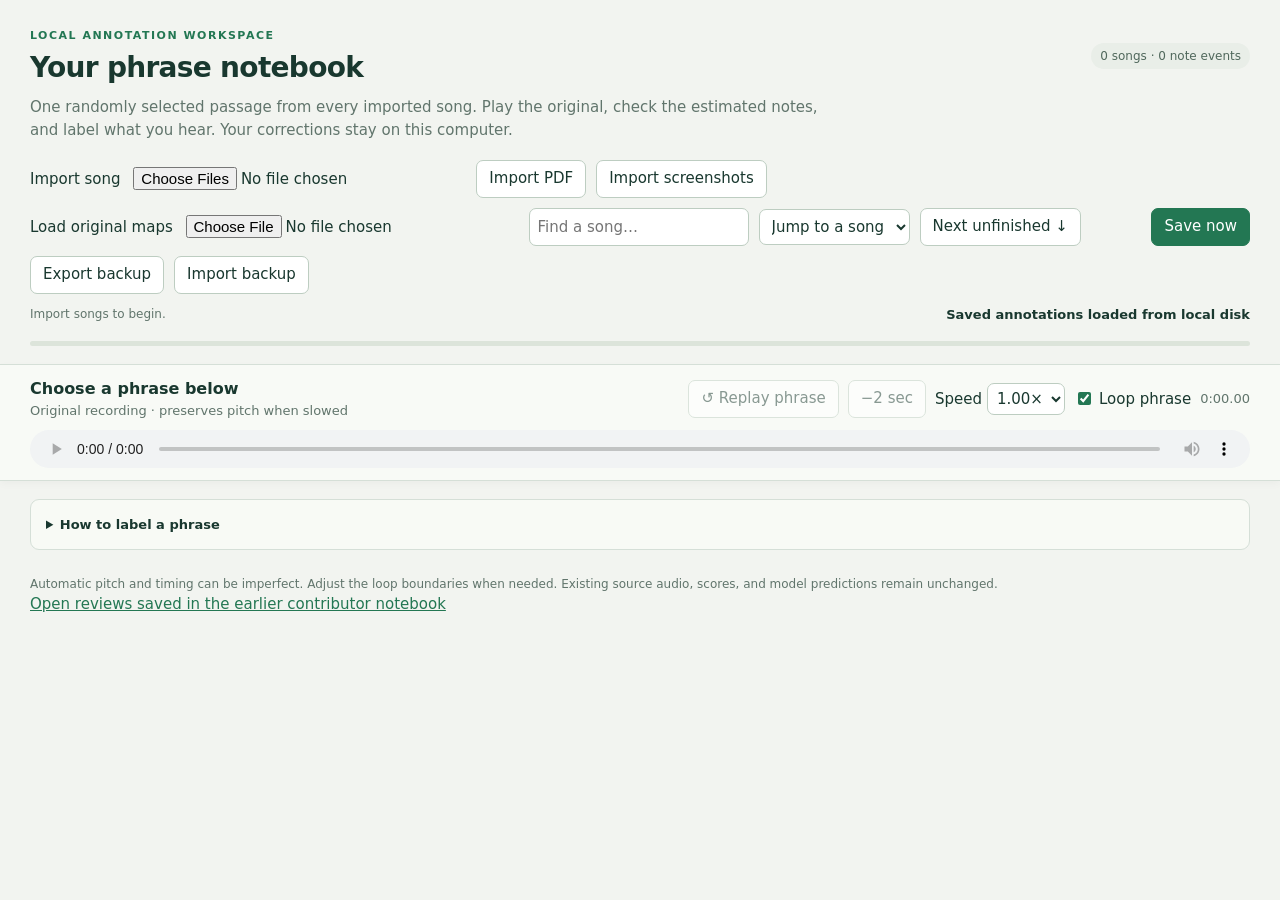
==== commit 79edafd6: "Require off-staff ink for ties and allow separating false pairs" ====
--- a/contributor/index.html
+++ b/contributor/index.html
@@ -48,7 +48,7 @@
 function metadata(clip,n){return {clip_id:clip.id,song_id:clip.song_id,note_id:n.id,reference_pitch:n.pitch,reference_midi:n.midi,reference_measure:n.measure,source_start_s:n.start_s,source_end_s:n.end_s,source_hashes:clip.source_hashes||{}}}
 function editNote(clip,id,field,value){const n=noteMap.get(id)?.note;if(!n)return;state.records[id]={...metadata(clip,n),...record(id),[field]:value,...(field==='relation'?{relation_source:'user_explicit'}:{}),updated_at:new Date().toISOString()};changed();updateMarkers(id)}
 function editClip(id,field,value){state.clips[id]={...clipState(id),[field]:value,updated_at:new Date().toISOString()};changed()}
-function noteRow(clip,n){const r=record(n.id),suggest=n.suggested_label&&n.suggested_label!=='?'?n.suggested_label:'';return `<tr data-note-row="${esc(n.id)}"><td><button class="note-number" data-select="${esc(n.id)}" aria-label="Select note ${esc(n.index)}">${esc(n.index)}</button>${clip.pdfReference && /:[0-9a-f]{8}-[0-9a-f-]{27}$/i.test(n.id)?'<button data-remove-pin="'+esc(n.id)+'">Remove marker</button>':''}</td><td><div class="reference-pitch">${esc(n.pitch||'Unknown')}</div><div class="reference-time">${stamp(n.start_s)}</div></td><td><input class="syllable" type="text" data-field="syllable" data-note="${esc(n.id)}" value="${esc(r.syllable||'')}" placeholder="What you hear" aria-label="Syllable for note ${n.index}"><div class="suggestion">${suggest?`Suggestion: ${esc(suggest)} <button data-use="${esc(n.id)}">Use</button>`:'No automatic suggestion'}</div></td><td><input class="pitch" type="text" data-field="sung_pitch" data-note="${esc(n.id)}" value="${esc(r.sung_pitch||'')}" placeholder="e.g. B♭3" aria-label="Sung pitch override for note ${n.index}"></td><td><select class="relation" data-field="relation" data-note="${esc(n.id)}" aria-label="Relationship for note ${n.index}">${opts(RELATIONS,r.relation||'syllabic_attack')}</select></td><td><select class="status" data-field="status" data-note="${esc(n.id)}" aria-label="Review status for note ${n.index}">${opts(STATUSES,r.status||'unreviewed')}</select></td><td class="comment-cell"><input type="text" data-field="comment" data-note="${esc(n.id)}" value="${esc(r.comment||'')}" placeholder="Optional note" aria-label="Comment for note ${n.index}"></td></tr>`}
+function noteRow(clip,n){const r=record(n.id),suggest=n.suggested_label&&n.suggested_label!=='?'?n.suggested_label:'';return `<tr data-note-row="${esc(n.id)}"><td><button class="note-number" data-select="${esc(n.id)}" aria-label="Select note ${esc(n.index)}">${esc(n.index)}</button>${canSeparatePair(clip,n)?`<button data-separate="${esc(n.id)}">Separate heads</button>`:''}${clip.pdfReference && /:[0-9a-f]{8}-[0-9a-f-]{27}$/i.test(n.id)?'<button data-remove-pin="'+esc(n.id)+'">Remove marker</button>':''}</td><td><div class="reference-pitch">${esc(n.pitch||'Unknown')}</div><div class="reference-time">${stamp(n.start_s)}</div></td><td><input class="syllable" type="text" data-field="syllable" data-note="${esc(n.id)}" value="${esc(r.syllable||'')}" placeholder="What you hear" aria-label="Syllable for note ${n.index}"><div class="suggestion">${suggest?`Suggestion: ${esc(suggest)} <button data-use="${esc(n.id)}">Use</button>`:'No automatic suggestion'}</div></td><td><input class="pitch" type="text" data-field="sung_pitch" data-note="${esc(n.id)}" value="${esc(r.sung_pitch||'')}" placeholder="e.g. B♭3" aria-label="Sung pitch override for note ${n.index}"></td><td><select class="relation" data-field="relation" data-note="${esc(n.id)}" aria-label="Relationship for note ${n.index}">${opts(RELATIONS,r.relation||'syllabic_attack')}</select></td><td><select class="status" data-field="status" data-note="${esc(n.id)}" aria-label="Review status for note ${n.index}">${opts(STATUSES,r.status||'unreviewed')}</select></td><td class="comment-cell"><input type="text" data-field="comment" data-note="${esc(n.id)}" value="${esc(r.comment||'')}" placeholder="Optional note" aria-label="Comment for note ${n.index}"></td></tr>`}
 function addedHTML(clip){const list=Object.entries(state.records).filter(([id,r])=>r.clip_id===clip.id&&r.added);return list.map(([id,r])=>`<div class="added-note" data-added="${esc(id)}"><div class="row"><span class="pill">Added sung note</span><label>Start (seconds)<input type="number" min="0" step="0.01" data-added-field="start_s" data-id="${esc(id)}" value="${esc(r.start_s??'')}"></label><label>End (seconds)<input type="number" min="0" step="0.01" data-added-field="end_s" data-id="${esc(id)}" value="${esc(r.end_s??'')}"></label><label>Pitch<input type="text" data-added-field="sung_pitch" data-id="${esc(id)}" value="${esc(r.sung_pitch||'')}" placeholder="e.g. F4"></label><label>Syllable<input type="text" data-added-field="syllable" data-id="${esc(id)}" value="${esc(r.syllable||'')}" placeholder="What you hear"></label><label>Relationship<select data-added-field="relation" data-id="${esc(id)}">${opts(RELATIONS,r.relation||'syllabic_attack')}</select></label><label>Status<select data-added-field="status" data-id="${esc(id)}">${opts(STATUSES,r.status||'uncertain')}</select></label><button data-hear-added="${esc(id)}">Hear</button><button class="delete-added" data-delete-added="${esc(id)}" aria-label="Remove added note">Remove</button></div></div>`).join('')}
 function imageHTML(image){const width=image.width||1200,height=image.height||400;const labeled=new Set();return `<div class="score-wrap"><div class="score"><img loading="lazy" src="${esc(image.url)}" width="${width}" height="${height}" alt="Estimated melody">${(image.notes||[]).map(n=>{const r=record(n.id),text=r.syllable||String(n.number ?? ((noteMap.get(n.id)?.note.index)||'?'));const x=n.label_x??n.x,y=n.label_y??Math.max(12,n.y-30);const first=!labeled.has(n.id);labeled.add(n.id);return `${first?`<button class="score-label ${r.syllable?'edited':''} ${r.status==='uncertain'?'uncertain':''}" data-select="${esc(n.id)}" data-marker="${esc(n.id)}" style="left:${x/width*100}%;top:${y/height*100}%" title="${esc(text)}" aria-label="Label for note ${esc(n.number??'')}: ${esc(text)}">${esc(text)}</button>`:''}<button class="head-hit" data-select="${esc(n.id)}" data-head="${esc(n.id)}" style="left:${n.x/width*100}%;top:${n.y/height*100}%" aria-label="Select original note ${esc(n.number??'')}"></button>`}).join('')}</div></div>`}
 function isOverview(c){
@@ -64,7 +64,7 @@
   </div></article>`;
 }
 function clipHTML(c,i){if(isOverview(c))return overviewHTML(c,i);const passages=clips.filter(p=>!isOverview(p));const b=bounds(c),saved=clipState(c.id);return `<article class="clip" id="clip-${i}" data-clip="${esc(c.id)}"><div class="clip-header"><div class="clip-order">Phrase ${passages.indexOf(c)+1} of ${passages.length}</div><div class="clip-title-line"><h2>${esc(c.title)}</h2><span class="pill clip-progress" data-progress="${esc(c.id)}"></span></div><p class="clip-info">${esc(c.selection_note||'Randomly selected musical passage.')} <span class="nowrap">${stamp(c.start_s)}–${stamp(c.end_s)}</span></p><p class="clip-info"><b>${esc(c.score_role||'Reference score')}</b>${c.alignment_note?' · '+esc(c.alignment_note):''}</p><div class="row clip-controls"><button class="primary" data-play="${esc(c.id)}">▶ Play phrase</button><button data-context="${esc(c.id)}">Hear with context</button>${c.source_hashes?.score_sha256?'<a href="'+esc(originalAnnotatorURL(c.song_id,c.source_hashes.score_sha256))+'" target="_blank" rel="noopener">Open local original annotator</a>':''}${c.pdfReference&&c.fullScorePages&&!c.originalKeys?'<button data-recheck="'+esc(c.id)+'">Check for missing half notes</button>':''}${tieRepairButtons(c)}<button data-more="${esc(c.id)}">Pick a random passage</button><button data-delete-song="${esc(c.id)}">Delete phrase</button><span class="grow"></span><label class="boundary">Loop start <input type="number" min="0" step="0.1" value="${b.start.toFixed(2)}" data-boundary="start_s" data-clip-id="${esc(c.id)}" aria-label="Loop start for ${esc(c.title)}"></label><label class="boundary">End <input type="number" min="0" step="0.1" value="${b.end.toFixed(2)}" data-boundary="end_s" data-clip-id="${esc(c.id)}" aria-label="Loop end for ${esc(c.title)}"></label><button data-reset-bounds="${esc(c.id)}" class="small">Reset loop</button></div></div><div class="clip-body"><div class="row"><button type="button" data-picker="score">Import PDF</button><button type="button" data-picker="images">Import screenshots</button><input type="file" hidden data-sheet="${esc(c.id)}" multiple accept=".pdf,.musicxml,.xml,.png,.jpg,.jpeg,.webp" title="Choose a score or select screenshot pages together in filename order"><label>Score starts in recording (s) <input type="number" data-offset step="0.1" value="0" style="width:6em"></label></div>${c.lyrics?.length?`<details class="lyrics"><summary>Extracted lyrics for this passage <span class="small muted">· automatic draft</span></summary>${c.lyrics.map(l=>`<div class="lyric-line"><button data-seek="${l.start_s}" data-song="${esc(c.id)}">${stamp(l.start_s)}</button>${esc(l.text)}${l.chunks?`<div class="small muted">${esc(l.chunks)}</div>`:''}</div>`).join('')}</details>`:'<p class="reference-note">No extracted lyric draft is available for this passage. Enter what you hear directly.</p>'}<p class="reference-note">Click a numbered label to select its note below. Check each estimated pitch against the recording. Relationships default to new attack; change repeats, runs, and continuations as needed. Tied printed heads can share a number.</p>${c.pdfReference?'<p>Click a numbered note to label it. To add a missing marker, pause at its attack. <label><input type="checkbox" data-place-pin> Place a missing marker</label></p>':''}${c.phraseImages&&!c.pdfReference?'<p>Estimated notes for this audio phrase</p>'+ (c.phraseImages.map(imageHTML).join('')||'<p>No stable pitches detected. Add a missing sung note below.</p>'):''}${c.phraseImages&&!c.pdfReference?'':c.images?.length?c.images.map((image,i)=>'<div data-score-page="'+i+'">'+imageHTML(image)+'</div>').join(''):'<p class="notice">Import the matching reference score above to annotate its written melody.</p>'}<div class="row between" style="margin:15px 0 8px"><h3>Note → syllable annotations</h3><span class="small muted">Auto-saves as you edit</span></div><details data-bulk><summary>Paste lyrics in note order</summary><p>Korean splits by syllable block; English splits by word. Use | between labels to set the groups yourself.</p><textarea data-lyrics-paste rows="3" aria-label="Lyrics to assign"></textarea><label><input type="checkbox" data-echoes> Include parenthesized lyrics</label><p data-preview aria-live="polite"></p><button data-assign disabled>Fill empty labels</button></details><div class="table-wrap"><table><thead><tr><th>#</th><th>Written note / source time</th><th>Your syllable</th><th>Sung pitch, if different</th><th>Relationship</th><th>Your review</th><th>Comment</th></tr></thead><tbody>${c.notes.filter(n=>!c.pdfReference||c.images.some(image=>image.notes.some(pin=>pin.id===n.id))).map(n=>noteRow(c,n)).join('')}</tbody></table></div><div data-added-list="${esc(c.id)}">${addedHTML(c)}</div><div class="card-footer"><button data-add="${esc(c.id)}">+ Add a missing sung note</button><label class="reviewed-label"><input type="checkbox" data-reviewed="${esc(c.id)}" ${saved.reviewed?'checked':''}> I have finished reviewing this phrase</label></div><textarea class="clip-comment" rows="2" data-clip-comment="${esc(c.id)}" placeholder="Anything about this phrase: missing words, an ad-lib, a timing issue, or something uncertain…" aria-label="Comments for ${esc(c.title)}">${esc(saved.comment||'')}</textarea></div></article>`}
-function render(){noteMap=new Map();clips.forEach(c=>c.notes.forEach(n=>noteMap.set(n.id,{clip:c,note:n})));$('clips').className='';$('clips').innerHTML=clips.map(clipHTML).join('');$('jump').innerHTML='<option value="">Jump to a song</option>'+clips.map((c,i)=>`<option value="${i}">${isOverview(c)?"Overview":"Passage"} · ${esc(c.title)}</option>`).join('');updateProgress();filter();highlight()}
+function render(){lastActiveSignature='';noteMap=new Map();clips.forEach(c=>c.notes.forEach(n=>noteMap.set(n.id,{clip:c,note:n})));$('clips').className='';$('clips').innerHTML=clips.map(clipHTML).join('');$('jump').innerHTML='<option value="">Jump to a song</option>'+clips.map((c,i)=>`<option value="${i}">${isOverview(c)?"Overview":"Passage"} · ${esc(c.title)}</option>`).join('');updateProgress();filter();highlight()}
 function updateProgress(){const passages=clips.filter(c=>!isOverview(c));const done=passages.filter(c=>clipState(c.id).reviewed).length;const total=passages.reduce((a,c)=>a+c.notes.length,0);const marked=passages.reduce((a,c)=>a+c.notes.filter(n=>['confirmed','uncertain','omit'].includes(record(n.id).status)).length,0);$('overallCount').textContent=`${new Set(clips.map(c=>c.song_id)).size} songs · ${total} note events`;$('progressText').textContent=`${done} / ${passages.length} phrases reviewed · ${marked} / ${total} notes assessed`;$('progressBar').style.width=(100*done/Math.max(1,passages.length))+'%';document.querySelectorAll('[data-progress]').forEach(e=>{const c=clipMap.get(e.dataset.progress),n=c.notes.filter(n=>['confirmed','uncertain','omit'].includes(record(n.id).status)).length,complete=clipState(c.id).reviewed;e.textContent=complete?'✓ Phrase reviewed':`${n} / ${c.notes.length} notes assessed`;e.classList.toggle('good',!!complete)})}
 function updateMarkers(id){const r=record(id);document.querySelectorAll('[data-marker]').forEach(e=>{if(e.dataset.marker!==id)return;const n=noteMap.get(id)?.note;e.textContent=r.syllable||String(n?.index??'?');e.title=(r.syllable||'Unlabeled')+' · '+(r.status||'unreviewed');e.classList.toggle('edited',!!r.syllable);e.classList.toggle('uncertain',r.status==='uncertain')})}
 function filter(){const q=$('search').value.toLowerCase().trim();document.querySelectorAll('[data-clip]').forEach(e=>{const c=clipMap.get(e.dataset.clip);e.hidden=!!q&&!c.title.toLowerCase().includes(q)})}
@@ -73,7 +73,36 @@
 function showPlayer(){if(!active)return;const b=bounds(active);$('playerTitle').textContent=active.title;$('playerRange').textContent=`Loop ${stamp(b.start)}–${stamp(b.end)} · original recording`;$('replay').disabled=false;$('back').disabled=false}
 async function playClip(c,time=null,play=true,context=false){const token=++loadToken,wasSame=active?.id===c.id;active=c;showPlayer();const b=bounds(c),target=Math.max(0,time??b.start);if(context){$('loop').checked=false;state.settings.loop=false;changed()}if(!wasSame||!audio.getAttribute('src')){audio.pause();audio.src=c.audio_url;await new Promise((resolve,reject)=>{const ready=()=>{cleanup();resolve()},fail=()=>{cleanup();reject(Error('Audio could not load. Check that the local server is running.'))},cleanup=()=>{audio.removeEventListener('loadedmetadata',ready);audio.removeEventListener('error',fail)};audio.addEventListener('loadedmetadata',ready,{once:true});audio.addEventListener('error',fail,{once:true});audio.load()}).catch(e=>announce(e.message,true))}if(token!==loadToken)return;audio.currentTime=Math.min(target,Number.isFinite(audio.duration)?Math.max(0,audio.duration-.02):target);speed();if(play)try{await audio.play()}catch(e){announce('Press the audio play button to begin playback.')}highlight()}
 function selectNote(id){const entry=noteMap.get(id);if(!entry)return;selected=id;const row=[...document.querySelectorAll('[data-note-row]')].find(e=>e.dataset.noteRow===id);document.querySelectorAll('.selected').forEach(e=>e.classList.remove('selected'));row?.classList.add('selected');document.querySelectorAll('[data-select]').forEach(e=>{if(e.dataset.select===id)e.classList.add('selected')});row?.scrollIntoView({block:'nearest',behavior:'smooth'});const input=row?.querySelector('.syllable');input?.focus({preventScroll:true});playClip(entry.clip,Math.max(bounds(entry.clip).start,entry.note.start_s-.25),false)}
-function highlight(){if(!active)return;const t=audio.currentTime;const ids=new Set(active.notes.filter(n=>t>=n.start_s&&t<n.end_s).map(n=>n.id));const signature=active.id+':'+[...ids].join(',');$('clock').textContent=stamp(t);if(signature===lastActiveSignature)return;lastActiveSignature=signature;document.querySelectorAll('[data-head],[data-marker],[data-note-row]').forEach(e=>{const id=e.dataset.head||e.dataset.marker||e.dataset.noteRow;e.classList.toggle('playing',ids.has(id))})}
+// Screenshot alignment gives attacks. Hold the visual cursor to the next
+// attack without treating that interval as a measured sung duration.
+function highlight(){
+  const t=audio.currentTime;
+  const ids=new Set();
+  if(active){
+    const attacksOnly=active.fullScorePages && !active.originalKeys && active.pdfReference;
+    active.notes.forEach((n,i)=>{
+      const end=attacksOnly || n.end_s===n.start_s
+        ? (active.notes[i+1]?.start_s ?? active.end_s)
+        : n.end_s;
+      if(t>=n.start_s && t<end)ids.add(n.id);
+    });
+  }
+  $('clock').textContent=stamp(t);
+  const signature=(active?.id||'')+':'+[...ids].join(',');
+  if(signature===lastActiveSignature)return;
+  lastActiveSignature=signature;
+  document.querySelectorAll('[data-head],[data-marker],[data-note-row]').forEach(e=>{
+    e.classList.toggle('playing',ids.has(e.dataset.head||e.dataset.marker||e.dataset.noteRow));
+  });
+}
+let followFrame=0;
+function followPlayback(){
+  highlight();
+  if(!audio.paused && !audio.ended)followFrame=requestAnimationFrame(followPlayback);
+}
+audio.addEventListener('playing',()=>{cancelAnimationFrame(followFrame);followPlayback()});
+audio.addEventListener('pause',()=>{cancelAnimationFrame(followFrame);highlight()});
+audio.addEventListener('seeked',highlight);
 function addNote(c){const id=c.id+':added:'+crypto.randomUUID();const b=bounds(c),t=active?.id===c.id&&audio.currentTime>=b.start&&audio.currentTime<b.end?audio.currentTime:b.start;state.records[id]={added:true,note_id:id,clip_id:c.id,song_id:c.song_id,start_s:+t.toFixed(2),end_s:+Math.min(b.end,t+.3).toFixed(2),syllable:'',sung_pitch:'',relation:'syllabic_attack',relation_source:'annotation_default',status:'uncertain',source_hashes:c.source_hashes||{},updated_at:new Date().toISOString()};changed();refreshAdded(c);const el=[...document.querySelectorAll('[data-added]')].find(e=>e.dataset.added===id);el?.scrollIntoView({block:'nearest',behavior:'smooth'});el?.querySelector('[data-added-field="syllable"]')?.focus()}
 function refreshAdded(c){const el=[...document.querySelectorAll('[data-added-list]')].find(e=>e.dataset.addedList===c.id);if(el)el.innerHTML=addedHTML(c)}
 function download(data,name){const blob=new Blob([JSON.stringify(data,null,2)],{type:'application/json'}),url=URL.createObjectURL(blob),a=document.createElement('a');a.href=url;a.download=name;document.body.append(a);a.click();a.remove();setTimeout(()=>URL.revokeObjectURL(url),1000)}
@@ -91,5 +120,5 @@
 $('restoreBackup').onclick=()=>{if(!recoveryCopy)return;applyState(recoveryCopy.data);recovering=false;$('recovery').hidden=true;lockRecovery(false);changed()};$('keepDisk').onclick=()=>{recovering=false;recoveryCopy=null;$('recovery').hidden=true;lockRecovery(false);dirty=false;backup();status('Saved disk copy loaded')};$('exportRecovery').onclick=()=>{if(recoveryCopy)download(exported(recoveryCopy.data),'phrase-browser-recovery.json')};$('reloadDisk').onclick=async()=>{try{const p=await loadDisk();revision=p.revision;conflicted=false;dirty=false;$('conflict').hidden=true;applyState(p.data);backup();status('Latest disk copy loaded')}catch(e){announce(e.message,true)}};
 window.addEventListener('beforeunload',e=>{if(dirty){backup();e.preventDefault();e.returnValue=''}});document.addEventListener('visibilitychange',()=>{if(document.hidden&&dirty){backup();save()}});
 async function init(){try{manifest={version:'contributor-v2',clips:await storedClips()};if(!Array.isArray(manifest.clips))throw Error('Dashboard has no clip list');clips=manifest.clips;clipMap=new Map(clips.map(c=>[c.id,c]));let cached;try{cached=JSON.parse(localStorage.getItem(KEY)||'null')}catch(e){}let disk;try{disk=await loadDisk();revision=disk.revision;applyState(disk.data);status('Saved annotations loaded from local disk')}catch(e){if(cached&&validData(cached.data)){applyState(cached.data);revision=Number.isInteger(cached.revision)?cached.revision:0;dirty=true;status('Offline · browser recovery loaded','error');announce('Local annotation storage is not reachable. Your browser recovery copy is loaded; export it before leaving.')}else{applyState({records:{},clips:{},settings:{}});status('Disk storage unavailable','error');announce(e.message+'. Edits will have a browser backup until disk saving reconnects.')}}if(disk&&cached?.dirty&&validData(cached.data)&&JSON.stringify(cached.data)!==JSON.stringify(disk.data)){recoveryCopy=cached;recovering=true;lockRecovery(true);$('recovery').hidden=false;$('recoveryText').textContent='This browser has unsaved work from '+new Date(cached.updated_at).toLocaleString()+'. Choose whether to restore it or keep the saved disk copy. The unsaved backup will not be overwritten until you choose.';status('Unsaved browser backup found','pending')}else if(disk){dirty=false;backup()}updateProgress()}catch(e){$('clips').className='empty';$('clips').textContent='Could not open the annotation notebook: '+e.message;status('Workspace failed to load','error')}}
-</script><script src="printed-alignment.js?v=7"></script><script src="app.js?v=20"></script><script src="original-maps.js?v=2"></script>
+</script><script src="printed-alignment.js?v=8"></script><script src="app.js?v=21"></script><script src="original-maps.js?v=2"></script>
 </body></html>
